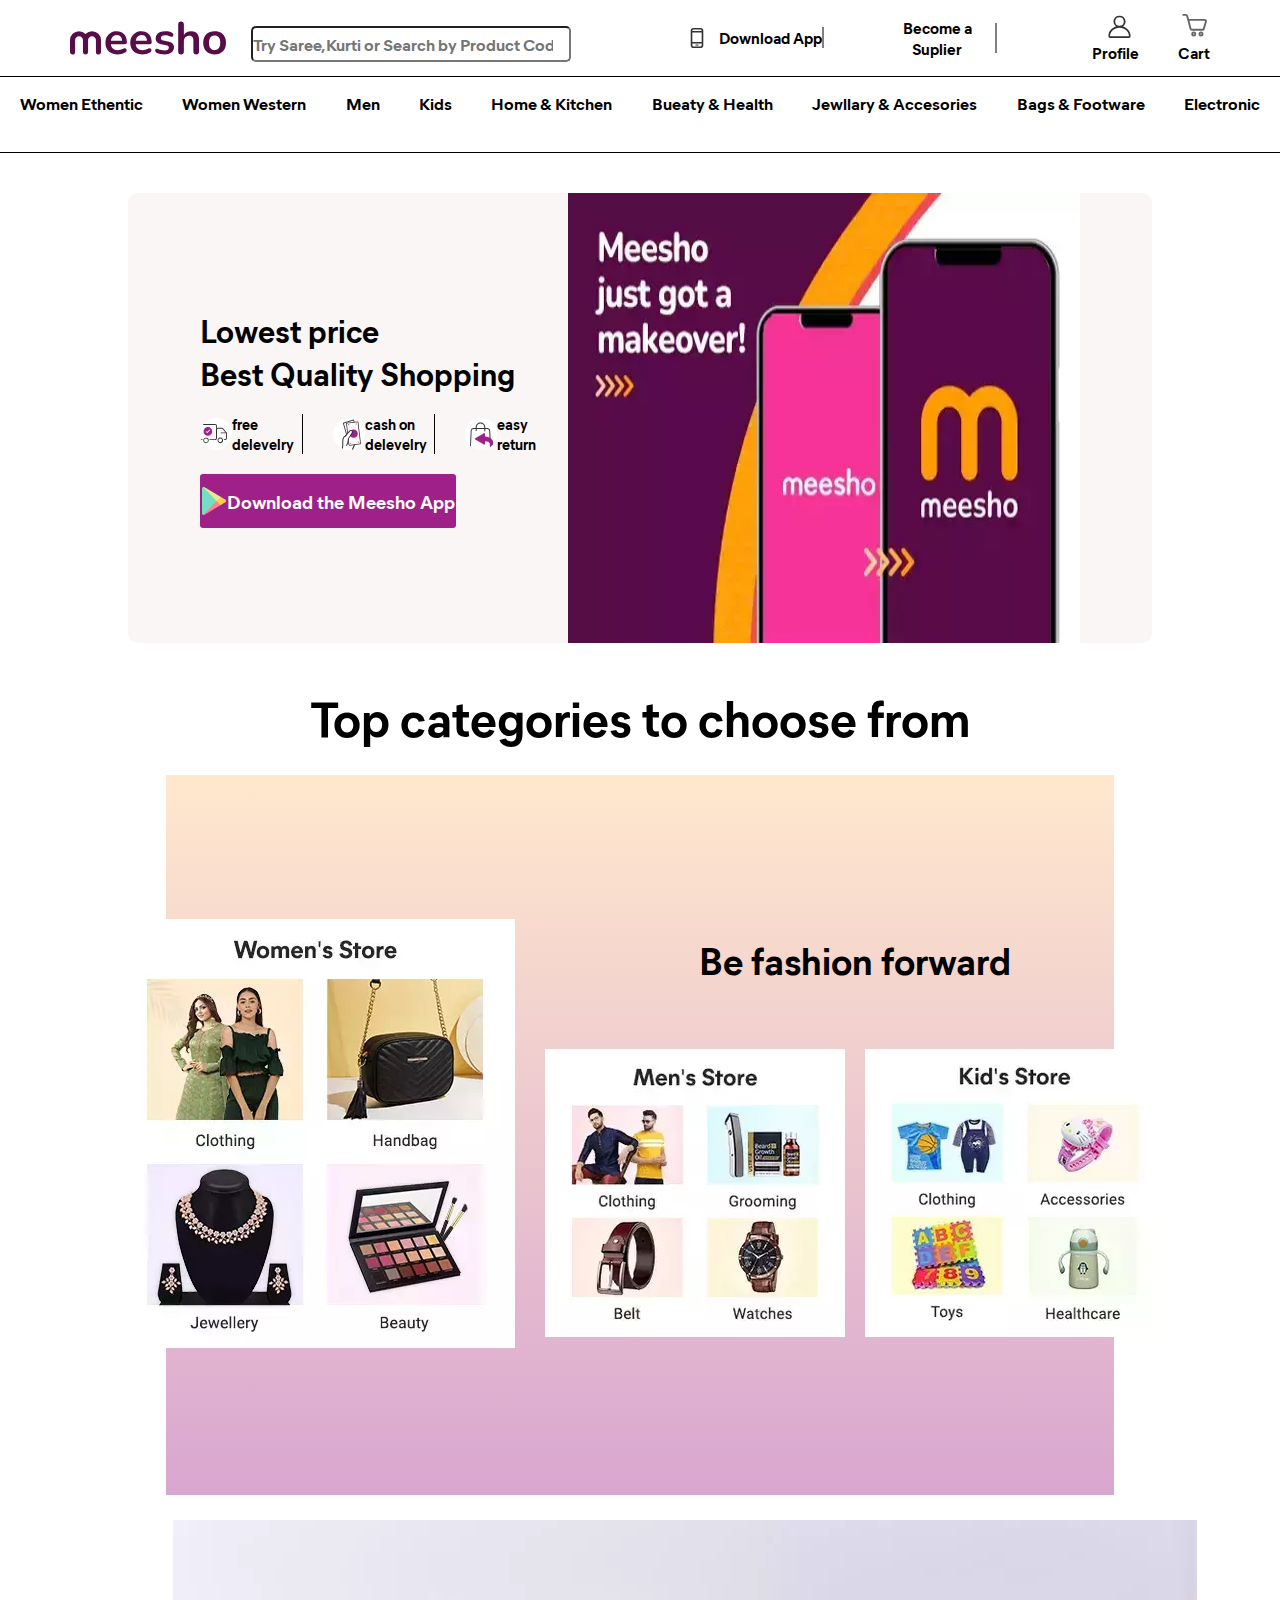
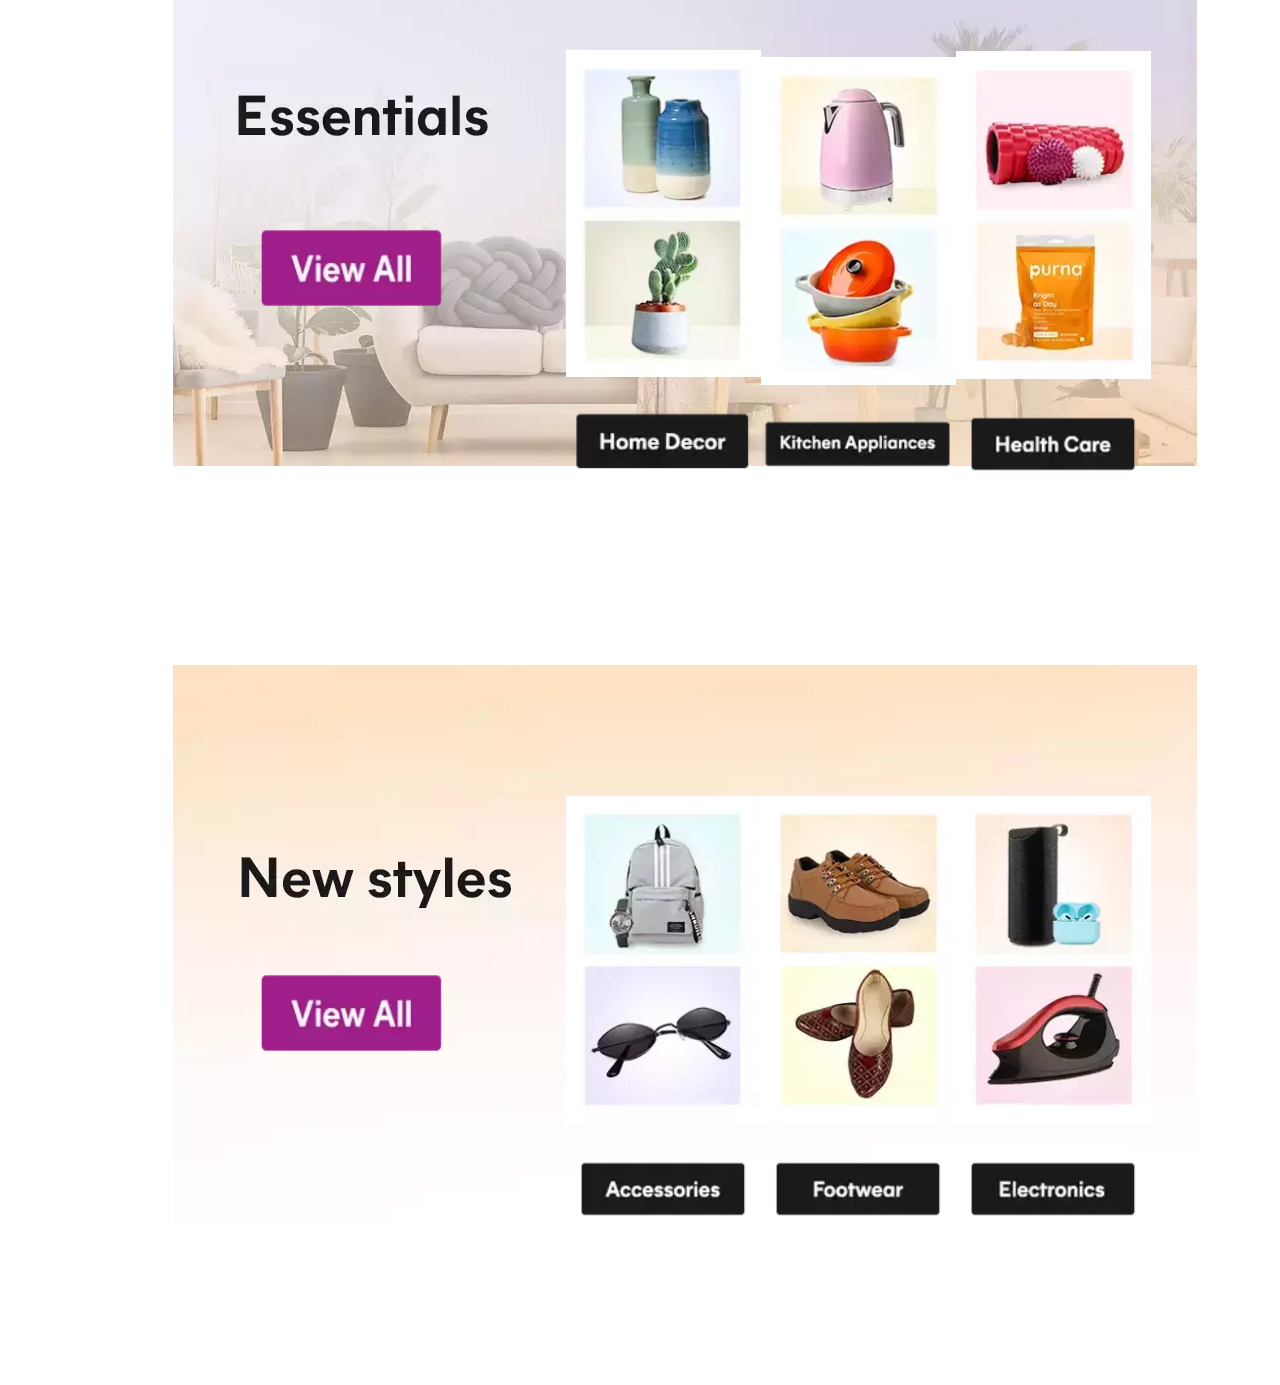
==== index.html @ 7b1bfe2d "Files update" ====
<!DOCTYPE html>
<html lang="en">
<head>
    <meta charset="UTF-8">
    <meta name="viewport" content="width=device-width, initial-scale=1.0">
    <title>Meesho</title>
     <link rel="stylesheet" href="./style.css">
</head>
<body>
    <div id="main">
        <nav>
            <div id="nav-one">
                <div>
                    <img src="./Assest/logo.svg" alt="">
                    <div id="search">
                        <input type="search" placeholder="Try Saree,Kurti or Search by Product Code">
                        <p></p>
                    </div>
                </div>
                <div class="two">
                    <div id="download">
                    <img src="./Assest/ownloadApp.svg" alt="">
                    <p>Download App</p>
                    </div>
                    <div id="supply">
                        <p>Become a Suplier</p>
                    </div>
                    <div id="one-last">
                        <div id="one">
                            <img src="./Assest/profile.svg" alt="">
                            <p>Profile</p>
                        </div>
                        <div id="two">
                            <img src="./Assest/cart.svg" alt="">
                            <p>Cart</p>
                        </div>
                    </div>
                </div>
            </div>
            <div id="nav-two">
                <ul>
                    <li>Women Ethentic</li>
                    <li>Women Western</li>
                    <li>men </li>
                    <li>kids</li>
                    <li>home & kitchen</li>
                    <li>bueaty & health</li>
                    <li>jewllary & accesories</li>
                    <li>bags & footware</li>
                    <li>electronic</li>
                </ul>
            </div>
        </nav>
        <div id="page1">
            <div id="page1Left">
            <h1>Lowest price<br>Best Quality Shopping</h1>
                <div id="container">
                    <div class="elem">
                        <img src="./Assest/delivery.svg" alt="">
                        <p>free delevelry</p>
                    </div>
                    <div class="elem">
                        <img src="./Assest/cahs.svg" alt="">
                        <p>cash on<br> delevelry</p>
                    </div>
                    <div class="elem end">
                        <img src="./Assest/return.svg" alt="">
                        <p>easy <br> return</p>
                    </div>
                </div>
                    <div id="play">
                        <img src="./Assest/play store.png" alt="">
                        <p>Download the Meesho App</p>
                    </div>
            </div>
            <div id="page1Right">
                <img src="./Assest/main bg.webp" alt="">
            </div>
        </div>
        <div id="top">
            <h1>Top categories to choose from </h1>
        </div>
        <div id="fashion">
            <div class="first">
                <img src="./Assest/women store.webp" alt="">
            </div>
            <div class="second">
                <h1>Be fashion forward</h1>
                <div>
                    <img src="./Assest/men store.webp" alt="">
                    <img src="./Assest/kid's store.webp" alt="">
                </div>
            </div>
        </div>
        <div id="essential">
            <img src="./Assest/viewAll.webp" alt="">
            <div>
                <div id="item">
                    <img src="./Assest/homeDcer.webp" alt="">
                    <img src="./Assest/home.webp" alt="">
                </div>
                <div id="item">
                    <img src="./Assest/kitchenAppliances.webp" alt="">
                    <img src="./Assest/kitchen.webp" alt="">
                </div>
                <div id="item">
                    <img src="./Assest/health care.webp" alt="">
                    <img src="./Assest/health.webp" alt="">
                </div>
            </div>
        </div>
        <div  id="new">
            <img src="./Assest/viewAll.webp" alt="">
            <div>
                <div id="item">
                    <img src="./Assest/Acce.webp" alt="">
                    <img src="./Assest/accesories.webp" alt="">
                </div>
                <div id="item">
                    <img src="./Assest/foot.webp" alt="">
                    <img src="./Assest/footware.webp" alt="">
                </div>
                <div id="item">
                    <img src="./Assest/electro.webp" alt="">
                    <img src="./Assest/electronic.webp" alt="">
                </div>
            </div>
        </div>
    </div>
</body>
</html>
---- style.css ----
@font-face {
    font-family: main;
    src: url(./Mier_B02-Bold.ttf);
}
*{
    margin: 0;
    padding: 0;
    box-sizing: border-box;
    font-family: main;
}
::-webkit-scrollbar{
    display: none;
}
html,body{
    height: 100%;
    width: 100%;
}
#main{
    display: flex;
    align-items: center;
    justify-content: center;
    flex-direction: column;
}
nav{
    height: 17vh;
    width: 100%;
}
nav #nav-one{
    height: 50%;
    width: 100%;
    display: flex;
    align-items: center;
    justify-content: space-between;
    padding: 2px 70px;
    border-bottom:1px solid #000;
}
#nav-one>div{
    display: flex;
    gap: 25px;
}
#nav-one #search input{
    height: 2.8vw;
    width: 25vw;
    border-radius: 5px;
    margin-top: 12px;
    font-size: 17px;
}
.two{
    width: 50%;
    display: flex;
    align-items: center;
    justify-content: center;
    gap: 80px;
    cursor: pointer;
}
#download{
    width: 170px;
    display: flex;
    flex-direction: row;
    align-items: center;
    justify-content: center;
    gap: 15px;
    margin-left: 30px;
    text-align: center;
}
.two>div{
    width: 130px;
    margin-left: 30px;
    border-right: 2px solid gray;
    text-align: center;
}
#download img{
    height: 20px;
    margin-left: 20px;
}
#one-last{
    display: flex;
    align-items: center;
    justify-content: space-between;
    gap: 30px;
    margin-left: 70px;
    border: none;
    cursor: pointer;
}
#one-last img{
    height: 25px;
    width: 25px;
}
#one img {
    margin-left: 7px;
}
#supply{
    display: flex;
    align-items: center;
    text-align: center;
    /* border: 2px solid green; */
    height: 30px;
}
#nav-two{
    height: 50%;
    width: 100%;
    border-bottom: 1px solid #000;
}
#nav-two ul{
    display: flex;
    align-items: center;
    justify-content: space-around;
    text-align: center;
}
#nav-two li{
    list-style: none;
    font-size: 17px;
    text-align: center;
    margin-top: 15px;
    cursor: pointer;
    text-transform: capitalize;
}
#nav-two li:hover{
    border-bottom: 3px solid #000;
    font-size: 20px;
}
#page1{
    width: 80%;
    height: 50vh;
    background-color: rgba(248, 243, 243, 0.747);
    display: flex;
    align-items: center;
    justify-content: center;
    margin:40px;
    /* margin-left: 10%;  */
    border-radius: 10px;
}
#page1left{
    height: 100%;
    width: 50%;
    display: flex;
    align-items: center;
    justify-content: center;
    flex-direction: column;
    padding-left: 35px;
    padding-bottom: 25px;
    /* background-color: green; */
}
#page1left h1{
    font-size: 3vw;
    line-height:50px;
    letter-spacing: -0.5px;
    word-spacing: -1px;
}
#container{
    display: flex;
    gap: 30px;
}
.elem{
    display: flex;
    align-items: center;
    justify-self: center;
    margin-top: 20px;
    /* gap: 30px; */
    width:8vw;
    font-size: 15px;
    border-right: 1px solid #000;
}
.end {
    border: none;
}
#play{
    height: 6vh;
    width: 20vw;
    margin-top: 20px;
    display: flex;
    align-items: center;
    justify-content: space-evenly;
    margin-right: 21%;
    background-color: #9f2089;
    text-align: center;
    border-radius: 3px;
}
#play p{
    font-size: 19px;
    text-align: center;
    color: #fff;
}
#page1Right{
    height: 100%;
    width: 50%;
    display: flex;
    align-items: center;
    justify-content: center;
}
#page1Right img{
    height: 100%;
    width: 100%;
}
#top{
    display: flex;
    align-items: center;
    justify-content: center;
    font-size: 25px;
}
#fashion {
    height: 80vh;
    width: 74%;
    margin-top: 25px;
    background: linear-gradient(#ffe8cd,#d9a6d0);
    display: flex;
    align-items: center;
    justify-content: center;
    gap: 30px;
}
.second{
    display: flex;
    align-items: center;
    justify-content: center;
    flex-direction: column;
}
.second h1{
    margin-bottom: 5vw;
    font-size: 3vw;
}
.second>div{
    display: flex;
    align-items: center;
    justify-content: center;
    gap: 20px;
}
#essential{
    height: 80vh;
    width: 80%;
    /* background-color: gray; */
    margin-top: 25px;
    margin-left: 90px;
    background: url(./Assest/essentialBg.webp);
    background-repeat: no-repeat;
    display: flex;
    align-items: center;
    justify-content: space-between;
}
#essential img{
    height: 80px;
    width: 195px;
    margin-left: 8%;
    margin-bottom: 25px;
}
#essential>div{
    display: flex;
    align-items: center;
    padding: 0px 100px;
}
#item img{
    height: 50%;
}

#new{
    height: 80vh;
    width: 80%;
    /* background-color: gray; */
    margin-top: 25px;
    margin-left: 90px;
    background: url(./Assest/newStyle.webp);
    background-repeat: no-repeat;
    display: flex;
    align-items: center;
    justify-content: space-between;
}
#new img{
    height: 80px;
    width: 195px;
    margin-left: 8%;
    margin-bottom: 25px;
}
#new>div{
    display: flex;
    align-items: center;
    padding: 0px 100px;
}
#item img{
    height: 50%;
}
#women{
    height: 80vh;
    width: 80%;
    /* background-color: gray; */
    margin-top: 25px;
    margin-left: 90px;
    background: url(./Assest/Women.webp);
    background-repeat: no-repeat;
}
#women p{
    text-align: end;
    font-size: 40px;
    color: lightskyblue;
    font-weight: 400;
    font-stretch: ultra-condensed;
    word-spacing: -1px;
    margin-right: 10px;
}
#women h1{
    text-align: end;
    font-size: 50px;
    margin-right: 10px;
    color: #9f2089;
}
#women>div{
    display: flex;
    /* align-items: center; */
    justify-content: center;
    gap: 3px;
    margin-top:5%;
    margin-left: 60%;
}
#women>div img{
    height: 40px;
    width: 180px;
    border-radius: 5px;
}
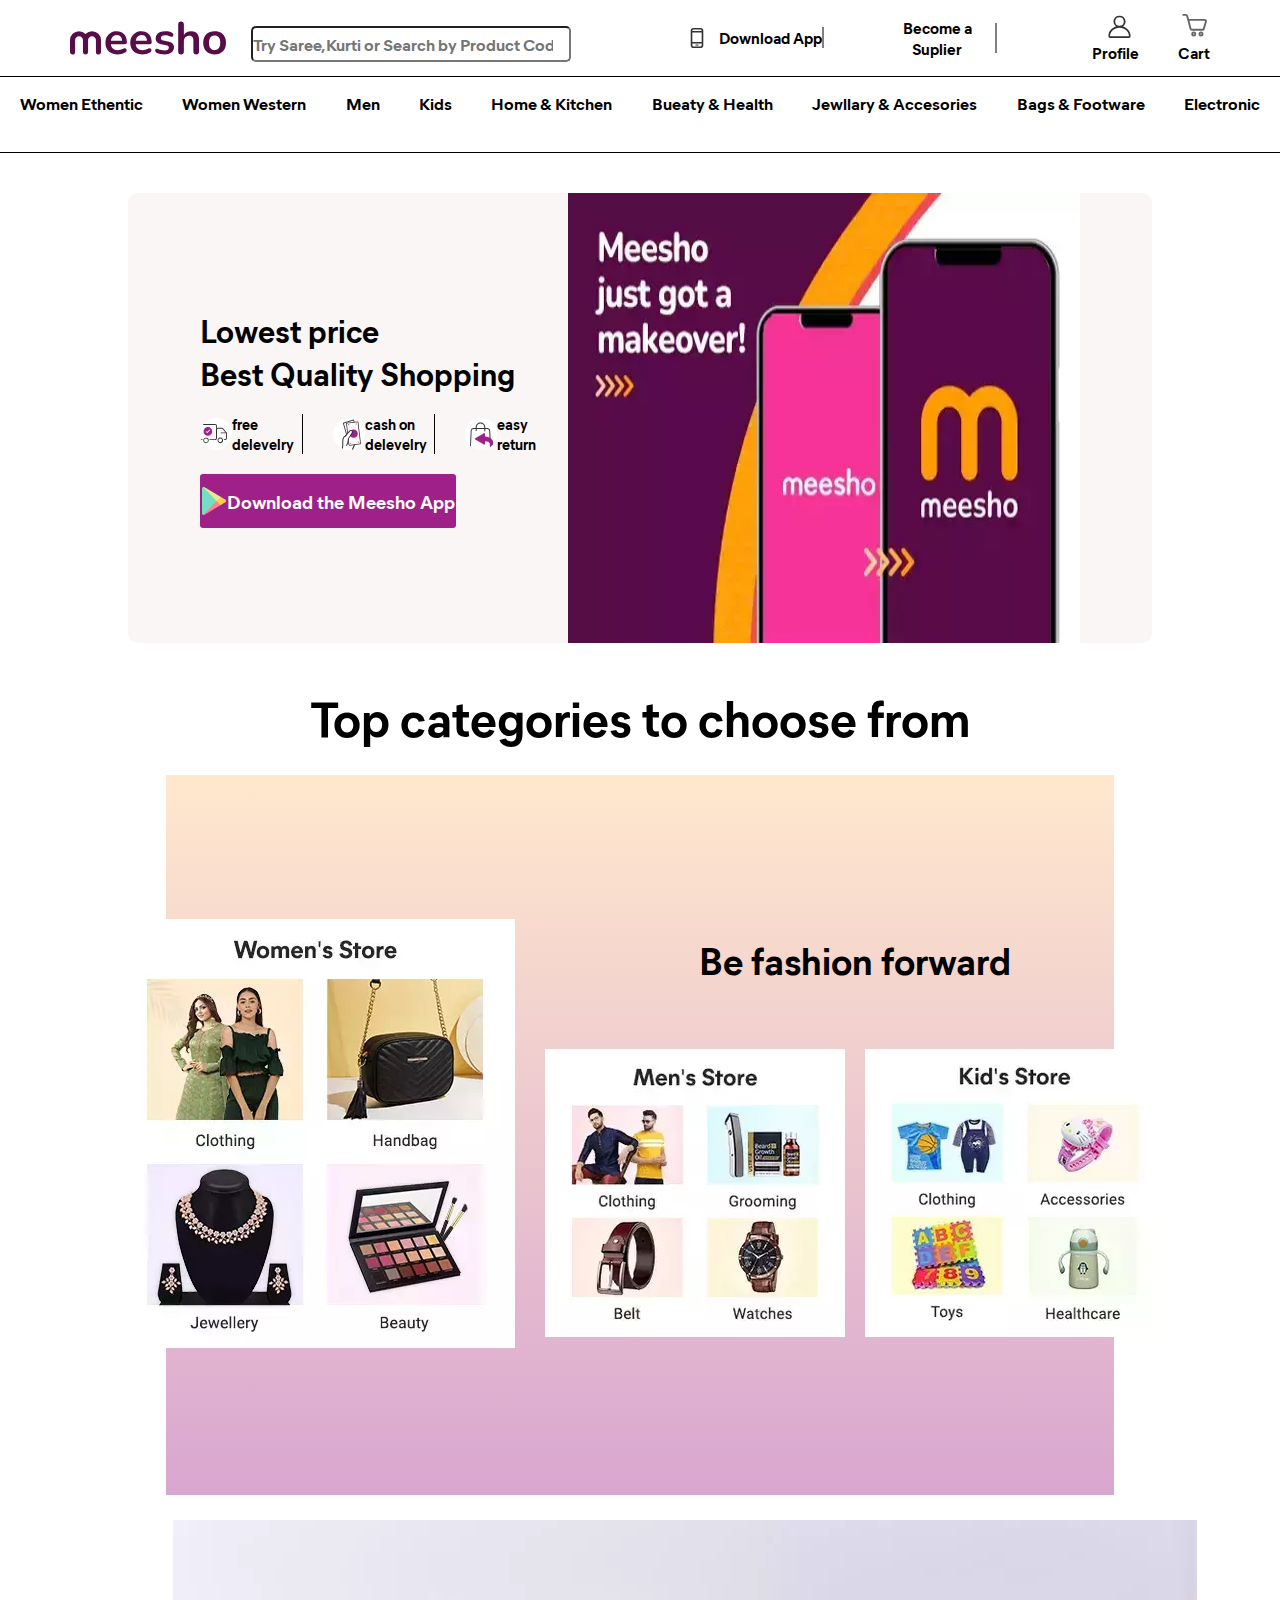
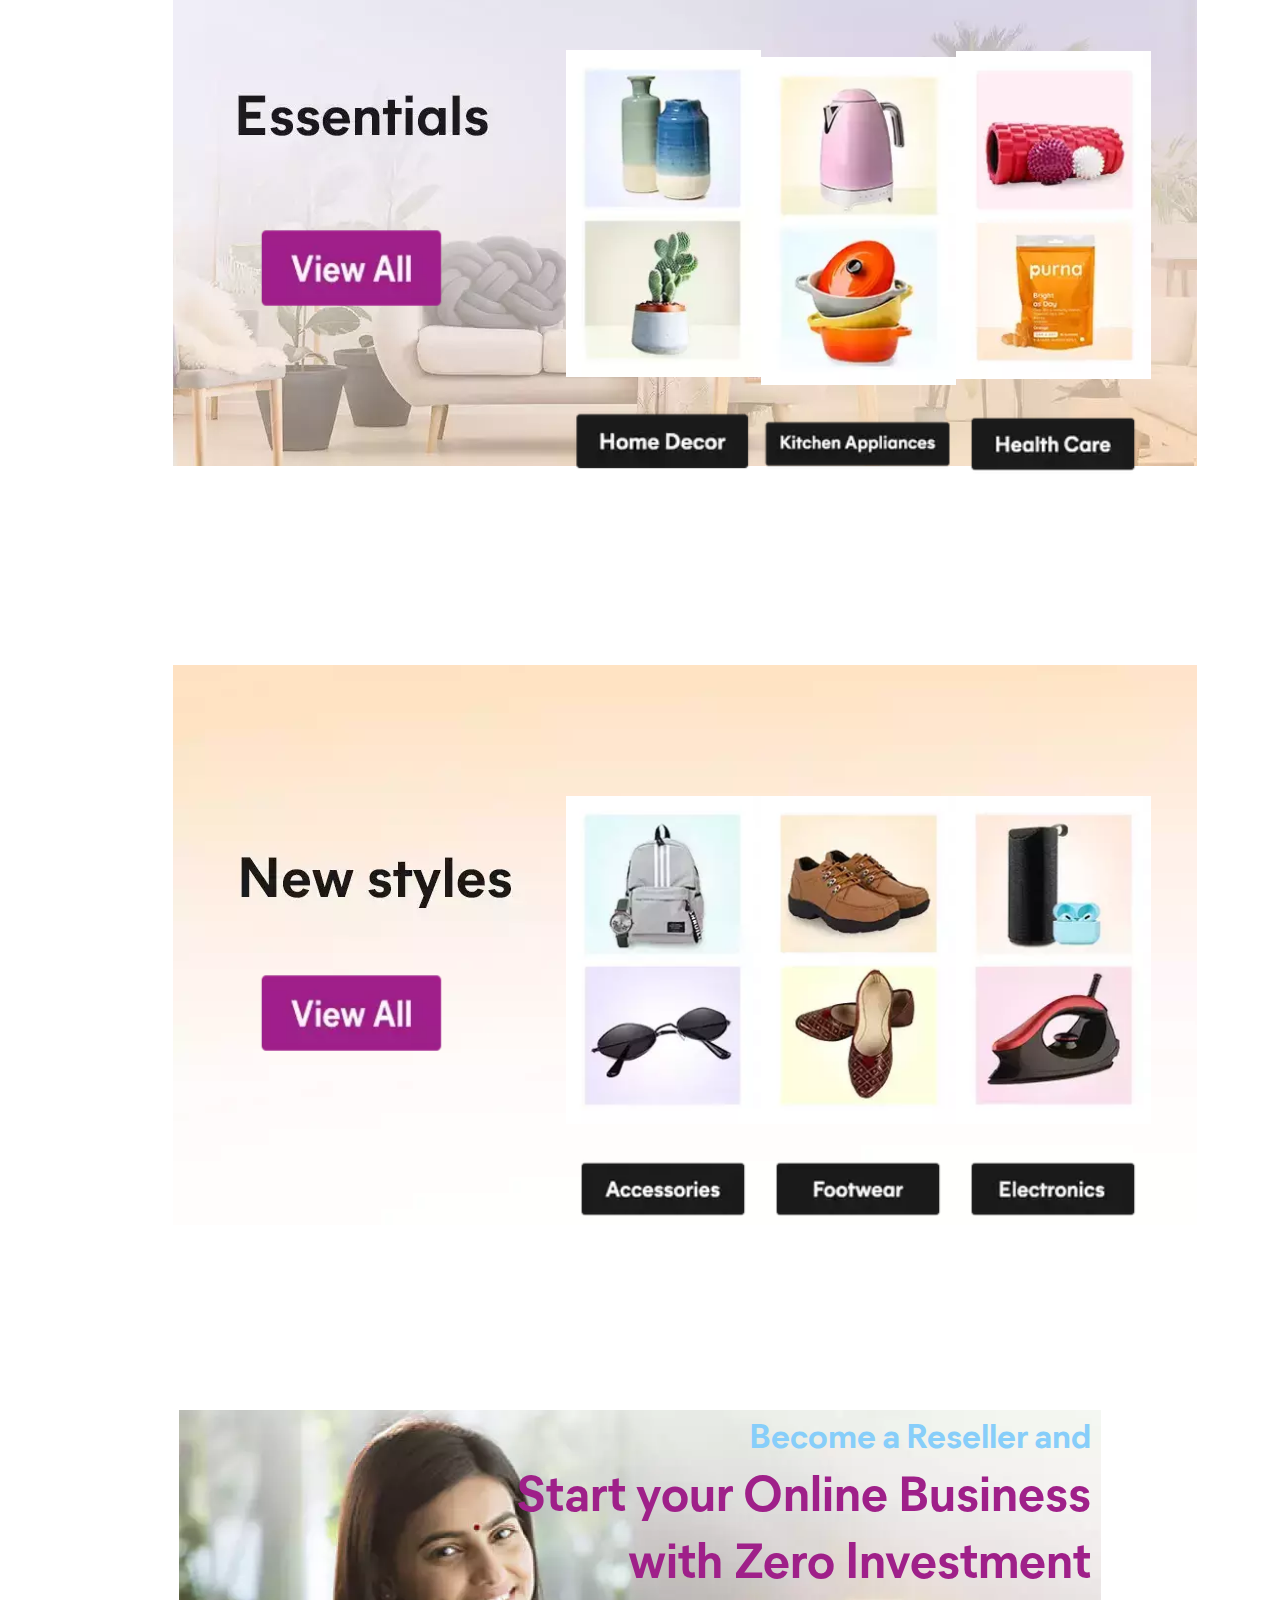
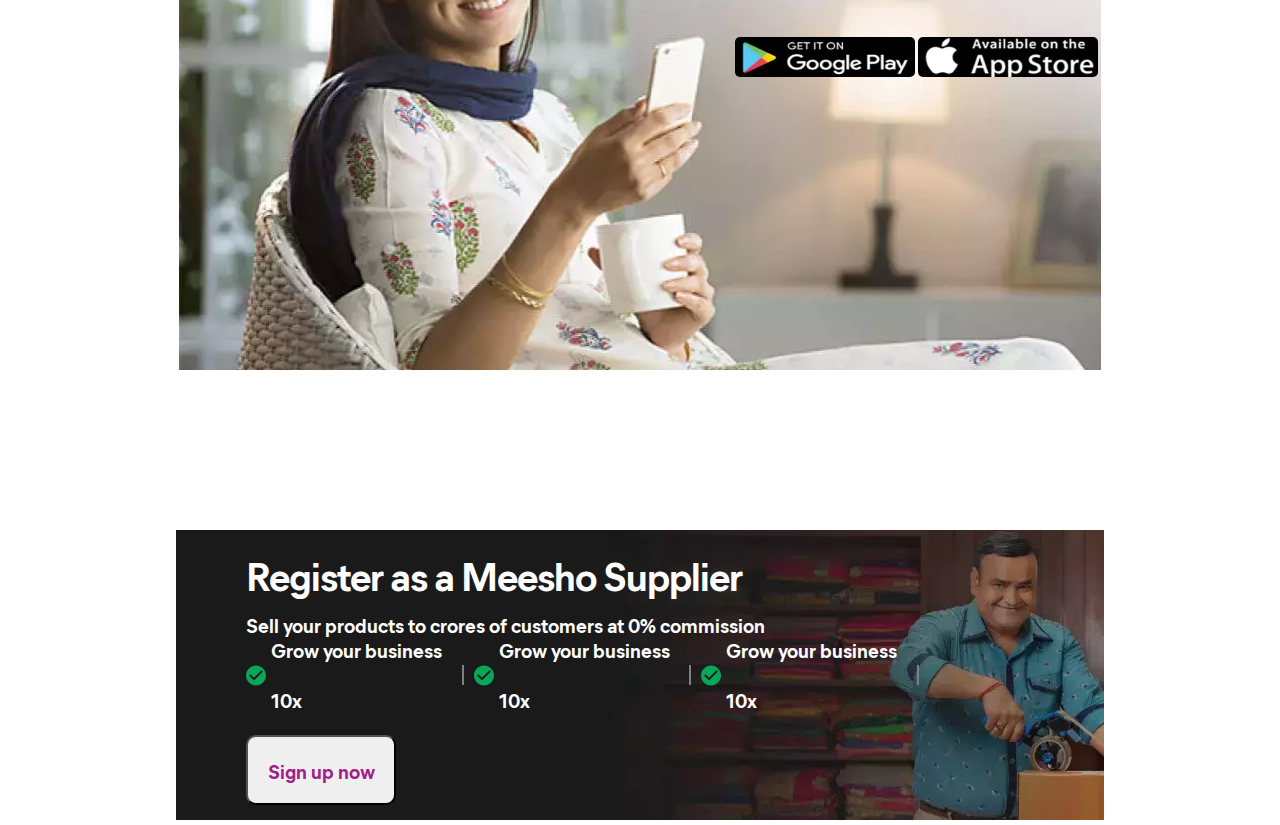
==== commit 23722ed4: "Files are update" ====
--- a/index.html
+++ b/index.html
@@ -126,6 +126,33 @@
                 </div>
             </div>
         </div>
+        <div id="women">
+            <p>Become a Reseller and</p>
+            <h1>Start your Online Business <br> with Zero Investment</h1>
+            <div>
+                <img src="./Assest/GoogkePlay.webp" alt="">
+                <img src="./Assest/AppStore.webp" alt="">
+            </div>
+        </div>
+        <div id="supplier">
+            <h1>Register as a Meesho Supplier</h1>
+            <p>Sell your products to crores of customers at 0% commission</p>
+            <div id="supplyContainer">
+                <div class="item">
+                    <img src="./Assest/click.svg" alt="">
+                    <p>Grow your business 10x</p>
+                </div>
+                <div class="item">
+                    <img src="./Assest/click.svg" alt="">
+                    <p>Grow your business 10x</p>
+                </div>
+                <div class="item">
+                    <img src="./Assest/click.svg" alt="">
+                    <p>Grow your business 10x</p>
+                </div>
+            </div>
+            <button>Sign up now</button>
+        </div>
     </div>
 </body>
 </html>--- a/style.css
+++ b/style.css
@@ -279,16 +279,14 @@
 }
 #women{
     height: 80vh;
-    width: 80%;
-    /* background-color: gray; */
+    width: 72%;
     margin-top: 25px;
-    margin-left: 90px;
     background: url(./Assest/Women.webp);
     background-repeat: no-repeat;
 }
 #women p{
     text-align: end;
-    font-size: 40px;
+    font-size: 35px;
     color: lightskyblue;
     font-weight: 400;
     font-stretch: ultra-condensed;
@@ -313,4 +311,47 @@
     height: 40px;
     width: 180px;
     border-radius: 5px;
+}
+#supplier{
+    height: fit-content;
+    width: 72.5%;
+    background-color: gray;
+    background: url(./Assest/Supplier.webp);
+    background-repeat: no-repeat;
+    padding:20px 70px;
+    line-height: 50px;
+}
+#supplier h1{
+    color: #fff;
+    font-size: 40px;
+    letter-spacing: -1px;
+}
+#supplier p{
+    color: #fff;
+    font-size: 20px;
+    /* letter-spacing: -1px; */
+}
+#supplyContainer{
+    display: flex;
+    align-items: center;
+    gap: 10px;
+}
+#supplyContainer .item{
+    height: 20px;
+    width: 17vw;
+    margin-top: 15px;
+    display: flex;
+    align-items: center;
+    gap: 5px;
+    border-right: 2px solid gray;
+    /* border: 2px solid red; */
+}
+#supplier button{
+    height: 70px;
+    width: 150px;
+    margin-top: 50px;
+    font-size: 20px;
+    border-radius: 10px;
+    color: #9f2089;
+    cursor: pointer;
 }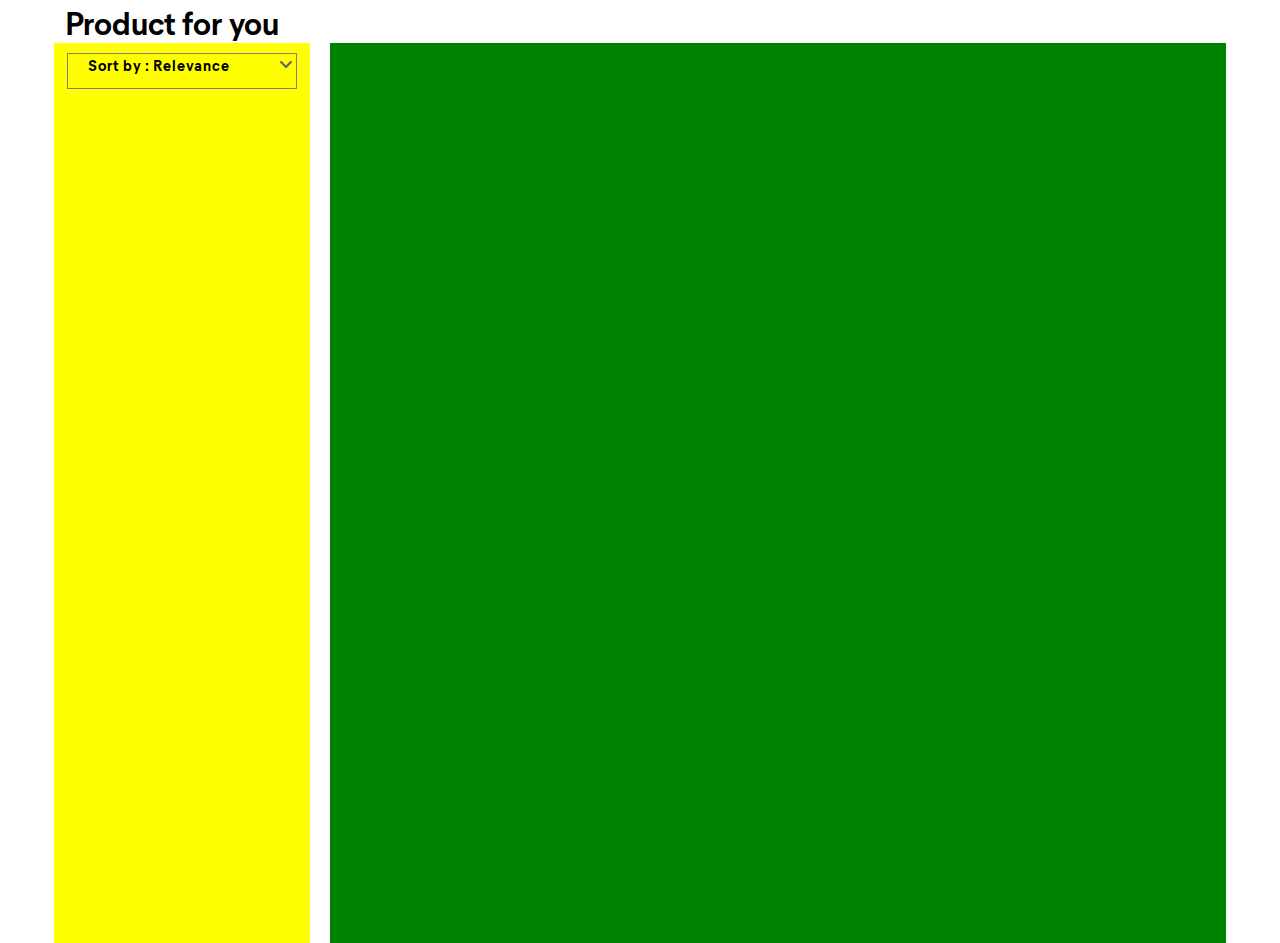
==== commit 20519ba6: "Files are update" ====
--- a/index.html
+++ b/index.html
@@ -8,7 +8,7 @@
 </head>
 <body>
     <div id="main">
-        <nav>
+        <!-- <nav>
             <div id="nav-one">
                 <div>
                     <img src="./Assest/logo.svg" alt="">
@@ -152,7 +152,18 @@
                 </div>
             </div>
             <button>Sign up now</button>
-        </div>
+        </div> -->
+        <h1 id="ProductHeading">Product for you</h1>
+        <section id="product">
+            <div id="pleft">
+                <div id="sort">
+                    <p>Sort by : Relevance</p>
+                    <img src="./Assest/downarrow.svg" alt="" id="downArrow">
+                </div>
+            </div>
+            <div id="pright">
+            </div>
+        </section>
     </div>
 </body>
 </html>--- a/style.css
+++ b/style.css
@@ -329,7 +329,6 @@
 #supplier p{
     color: #fff;
     font-size: 20px;
-    /* letter-spacing: -1px; */
 }
 #supplyContainer{
     display: flex;
@@ -354,4 +353,50 @@
     border-radius: 10px;
     color: #9f2089;
     cursor: pointer;
+}
+#ProductHeading{
+    display: flex;
+    align-self: flex-start;
+    padding-left: 65px;
+    /* font-size:3vw; */
+}
+#product{
+    height: 100vh;
+    width: 100%;
+    /* background-color: black; */
+    display: flex;
+    align-items: center;
+    justify-content: center;
+    gap: 20px;
+}
+#product #pleft{
+    height: 100%;
+    width: 20%;
+    background-color: yellow;
+    display: flex;
+    align-items: center;
+    flex-direction: column;
+}
+#product #pright{
+    width: 70%;
+    height: 100%;
+    background-color: green;
+}
+#sort{
+    height: 4%;
+    width: 90%;
+    border: 1px solid gray;
+    text-align: start;
+    padding-left:20px;
+    display: flex;
+    justify-content: space-between;
+    margin-top: 10px;
+}
+#sort p{
+    font-size: 1.2vw;
+    letter-spacing: 1px;
+}
+#downArrow{
+    height: 20px;
+    width: 20px;
 }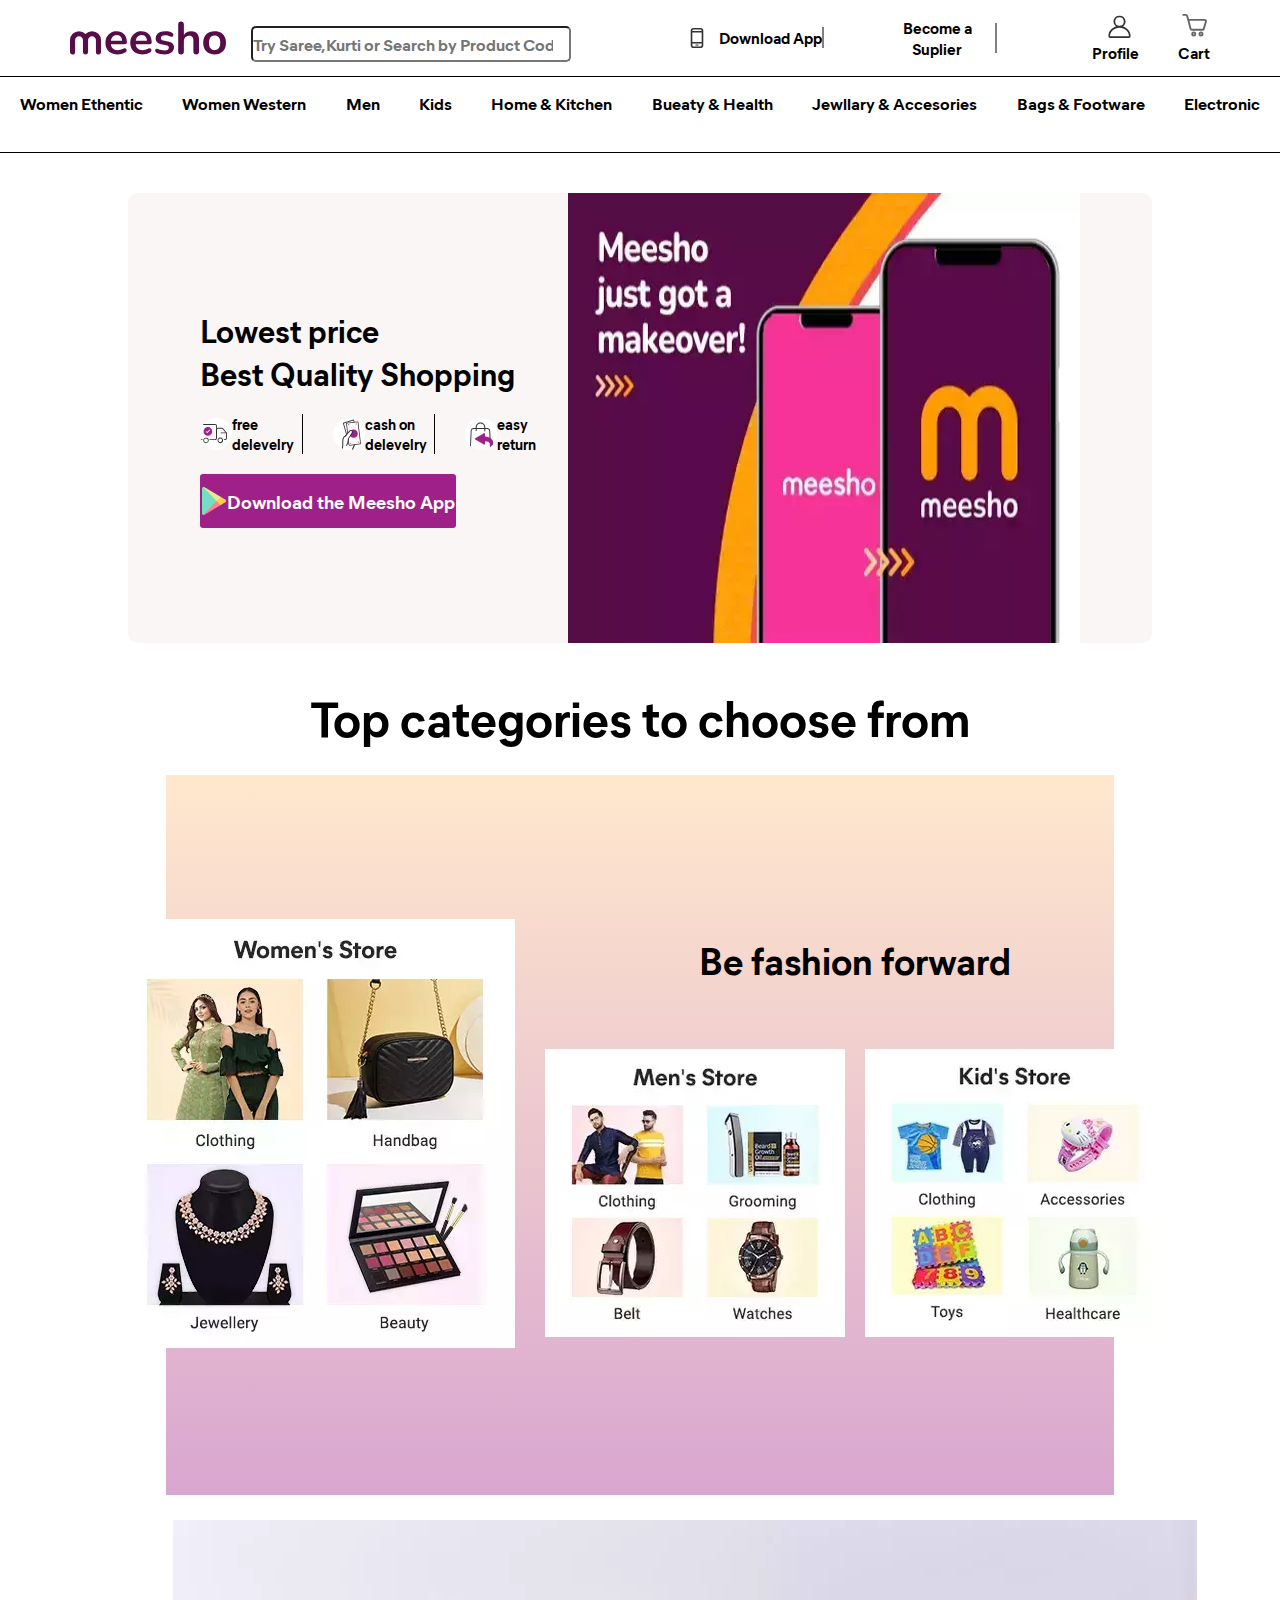
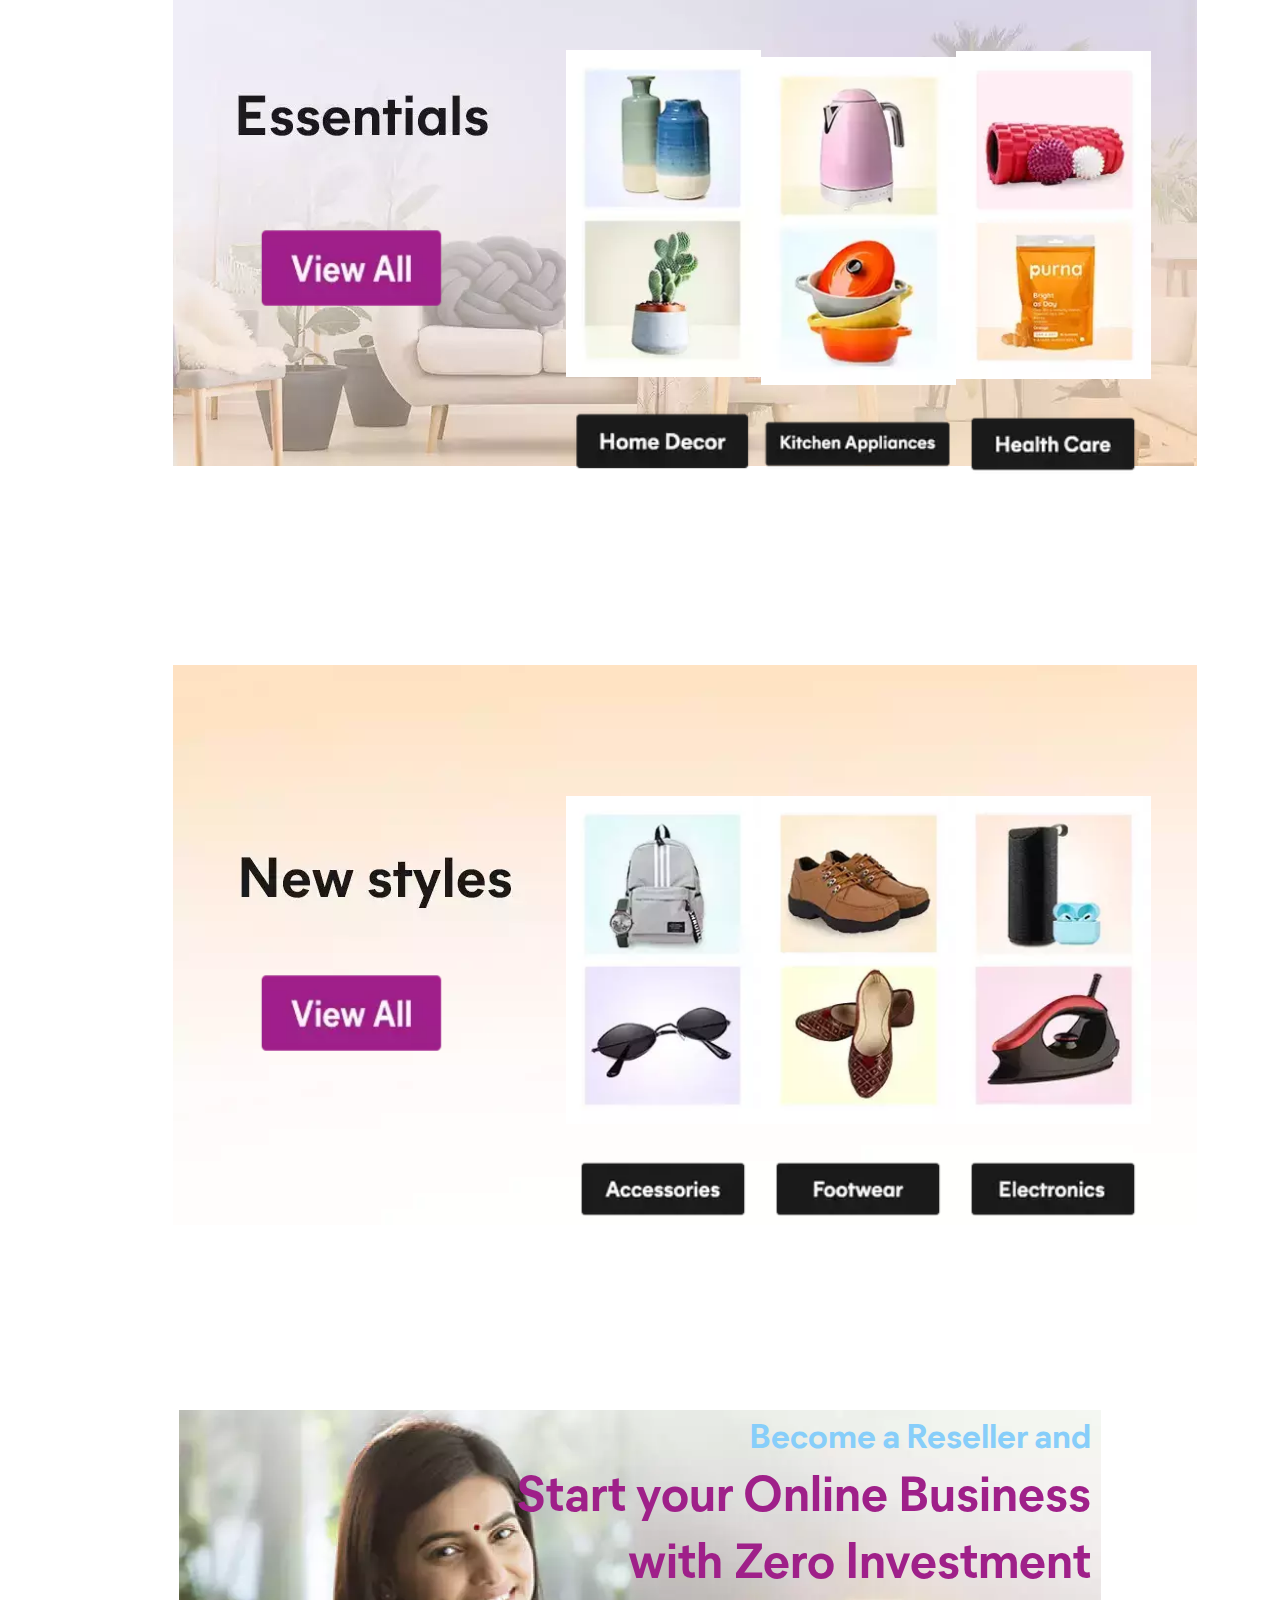
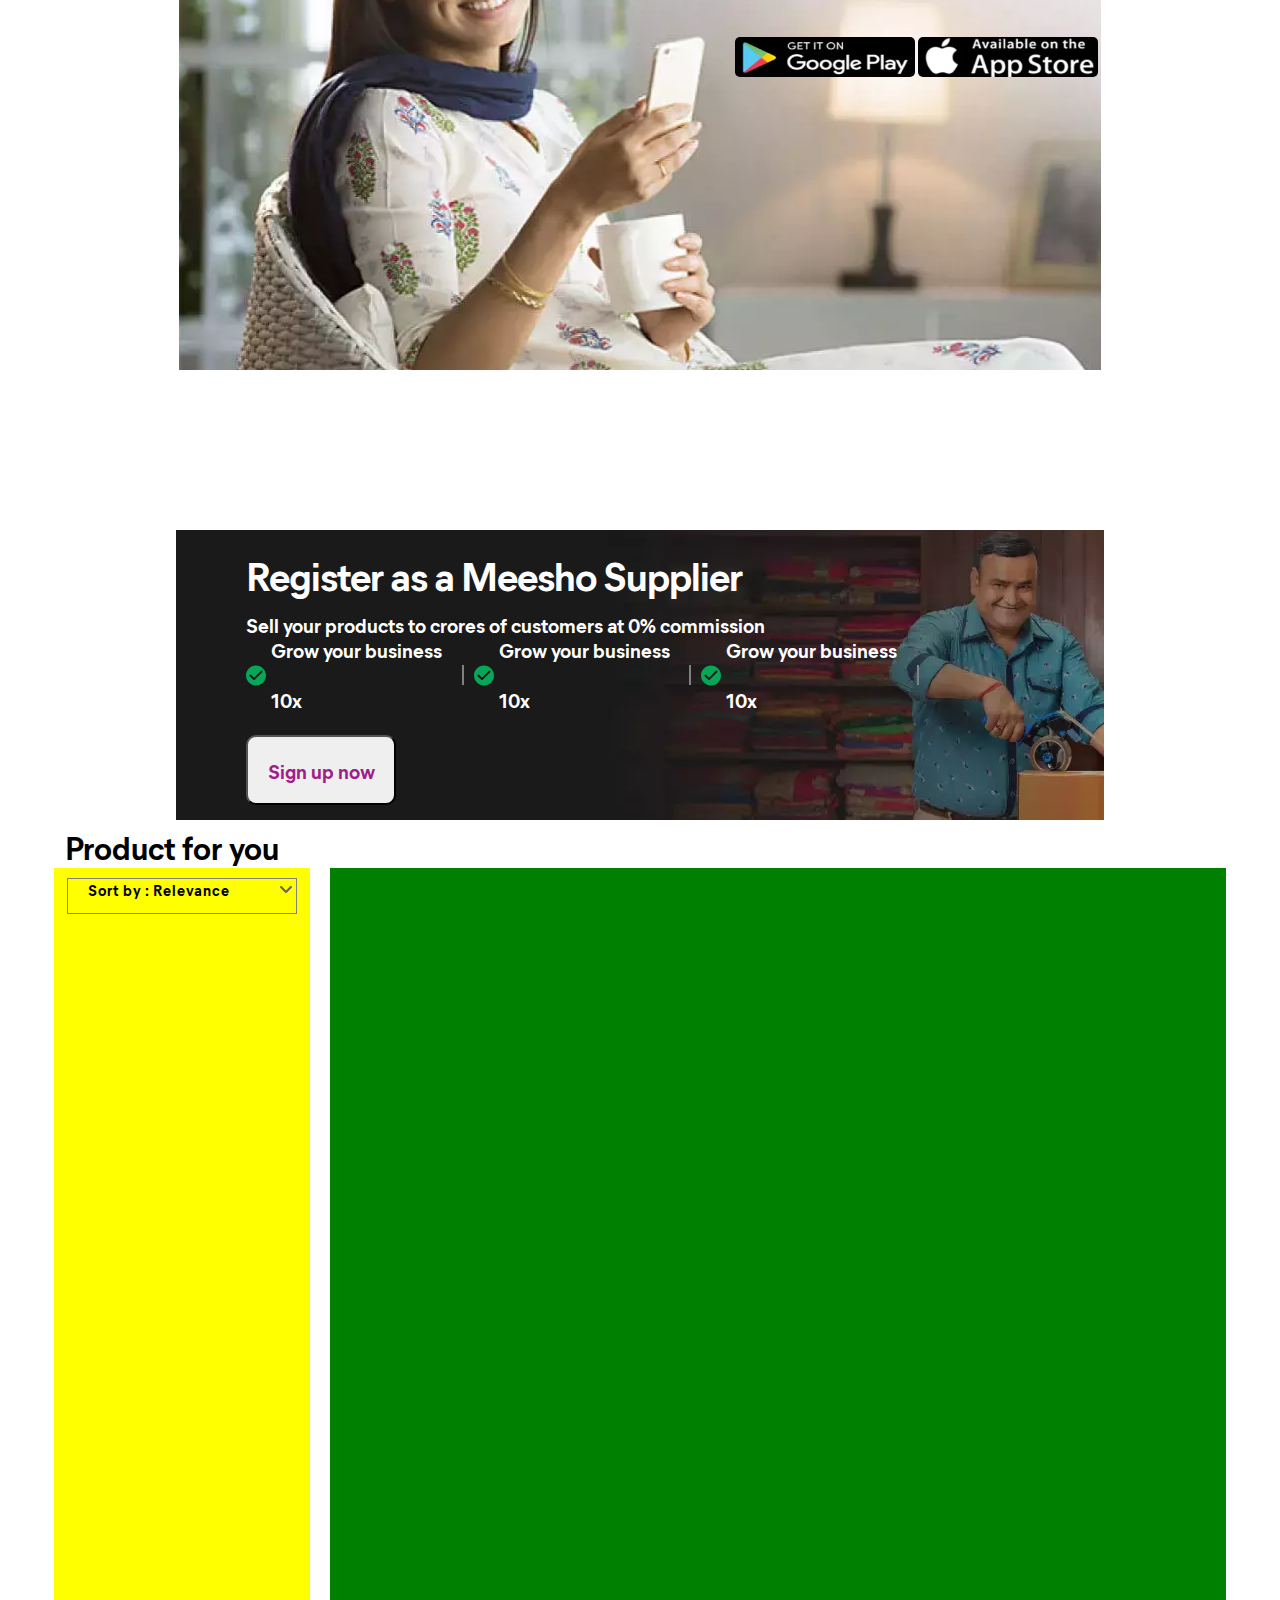
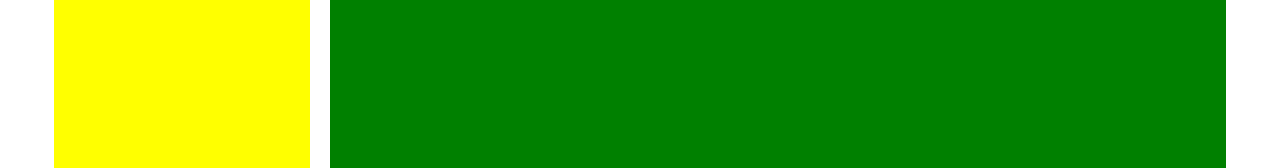
==== commit e4880511: "Files are update" ====
--- a/index.html
+++ b/index.html
@@ -8,7 +8,7 @@
 </head>
 <body>
     <div id="main">
-        <!-- <nav>
+        <nav>
             <div id="nav-one">
                 <div>
                     <img src="./Assest/logo.svg" alt="">
@@ -152,7 +152,7 @@
                 </div>
             </div>
             <button>Sign up now</button>
-        </div> -->
+        </div>
         <h1 id="ProductHeading">Product for you</h1>
         <section id="product">
             <div id="pleft">
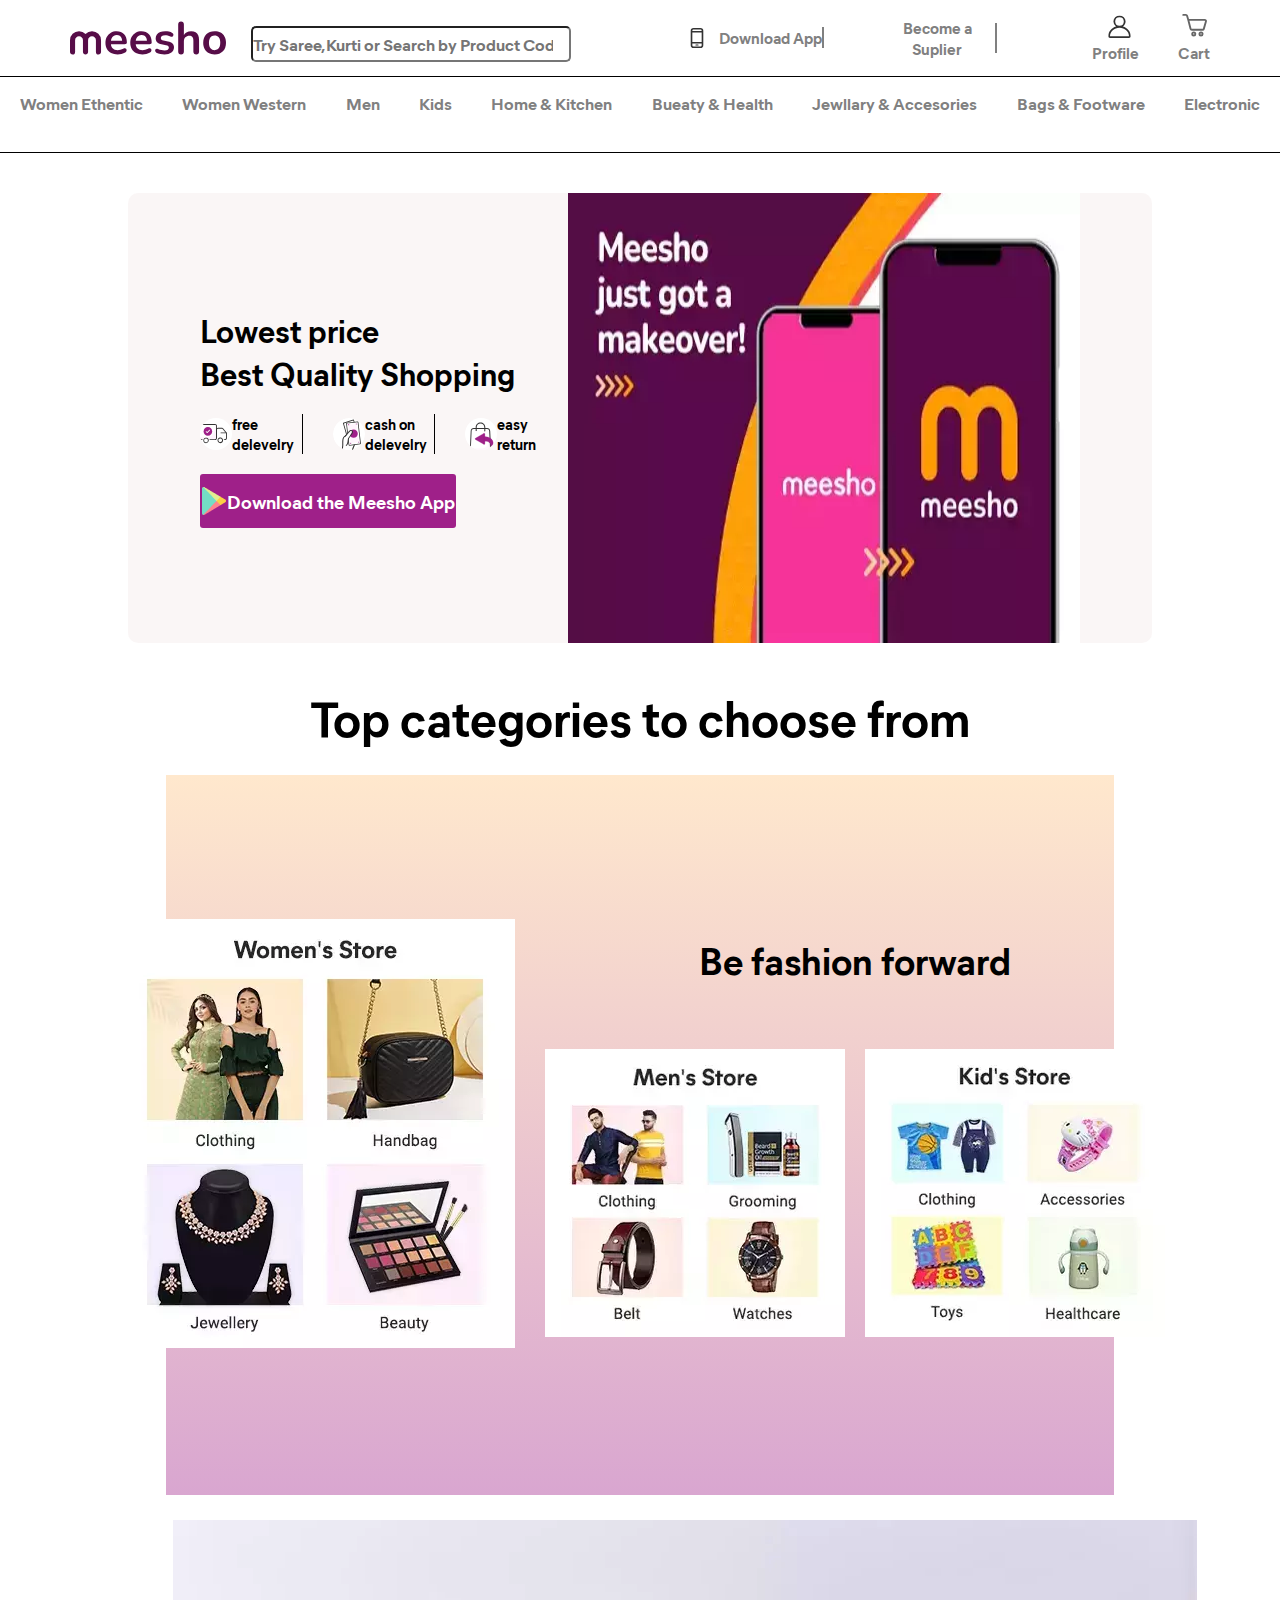
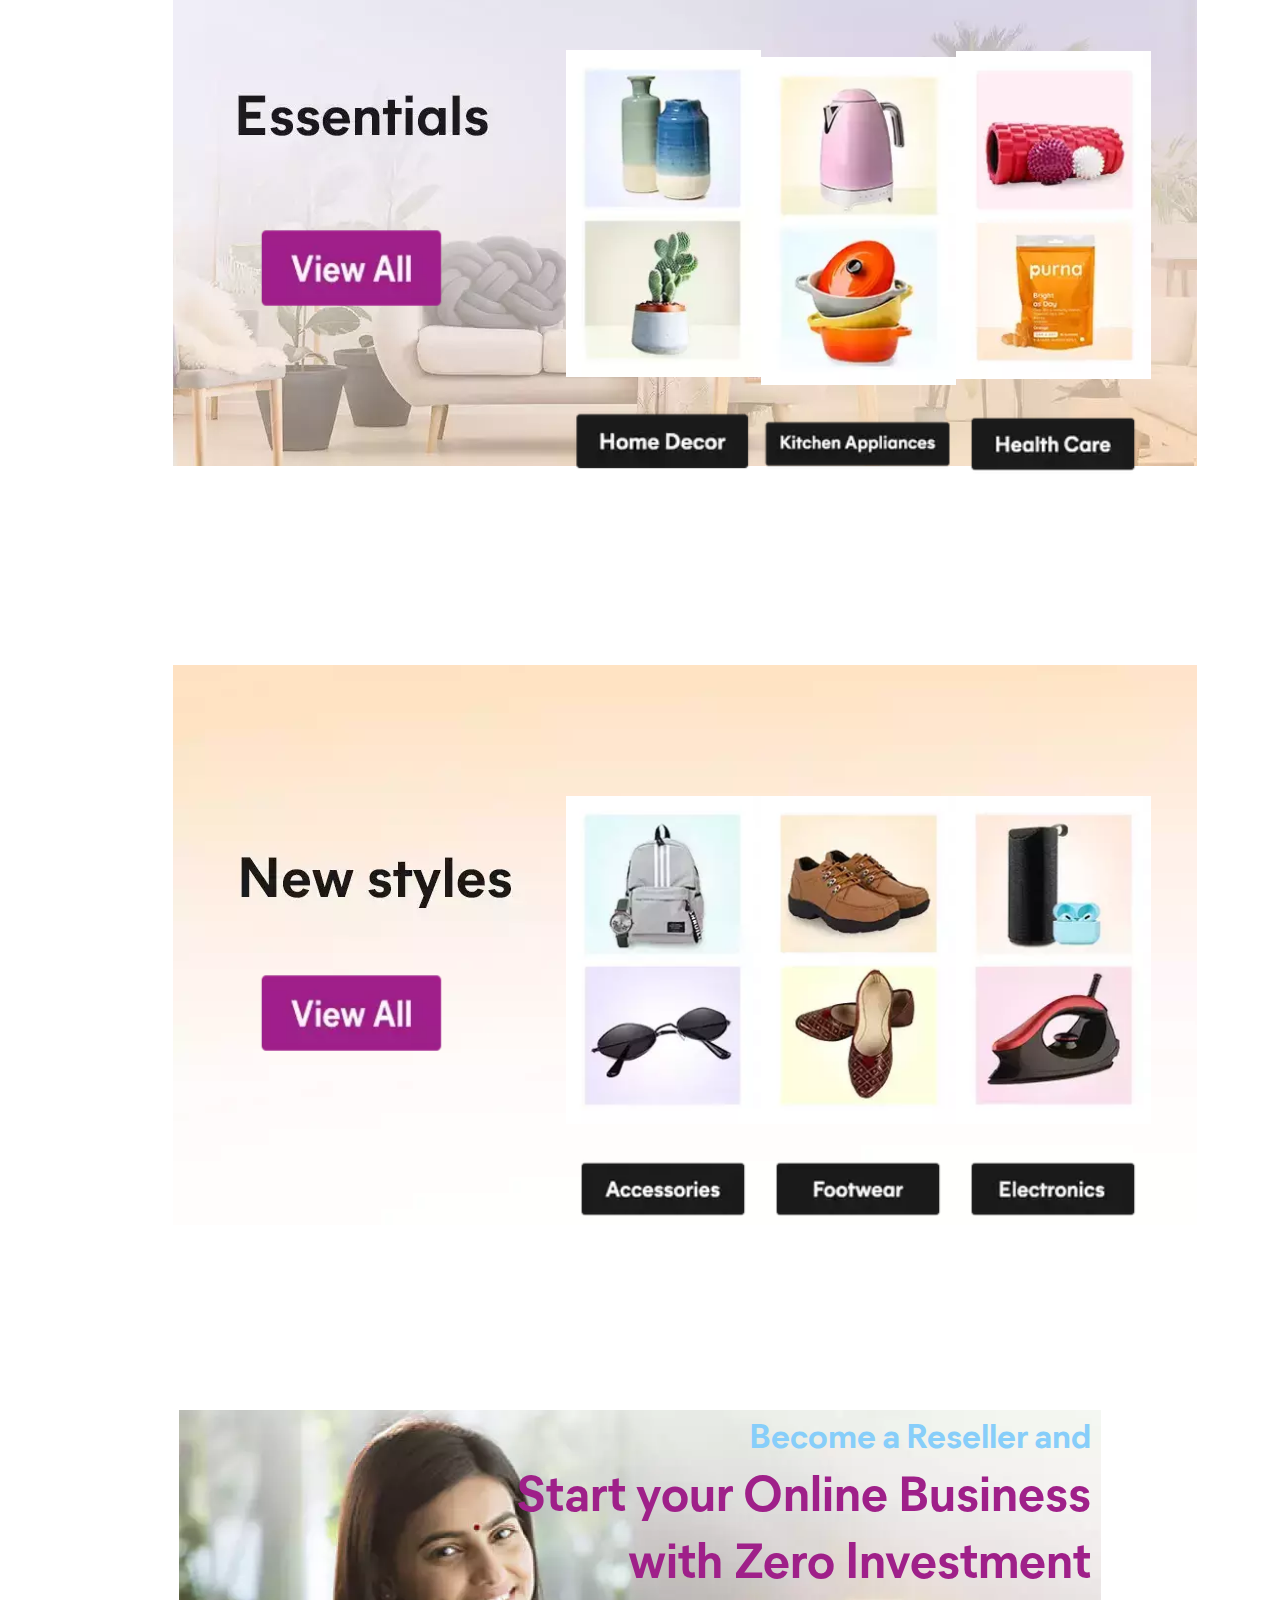
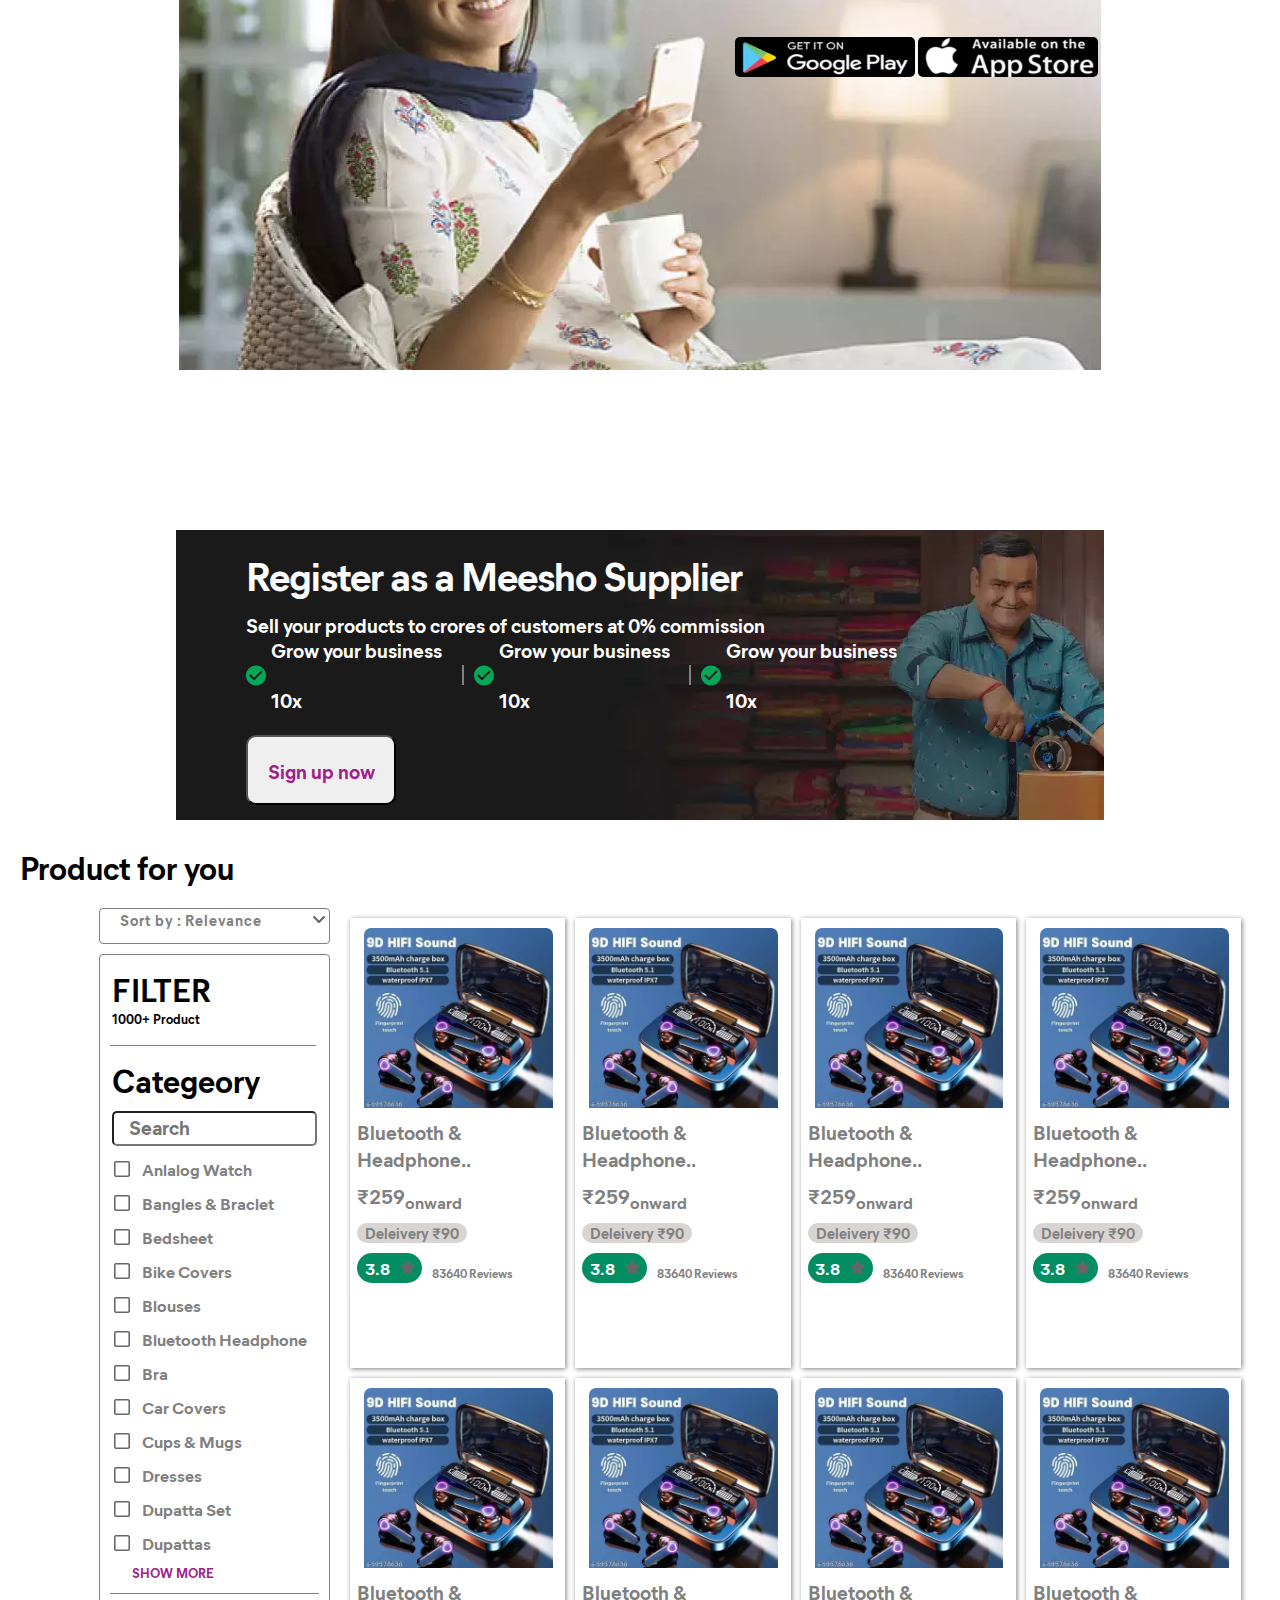
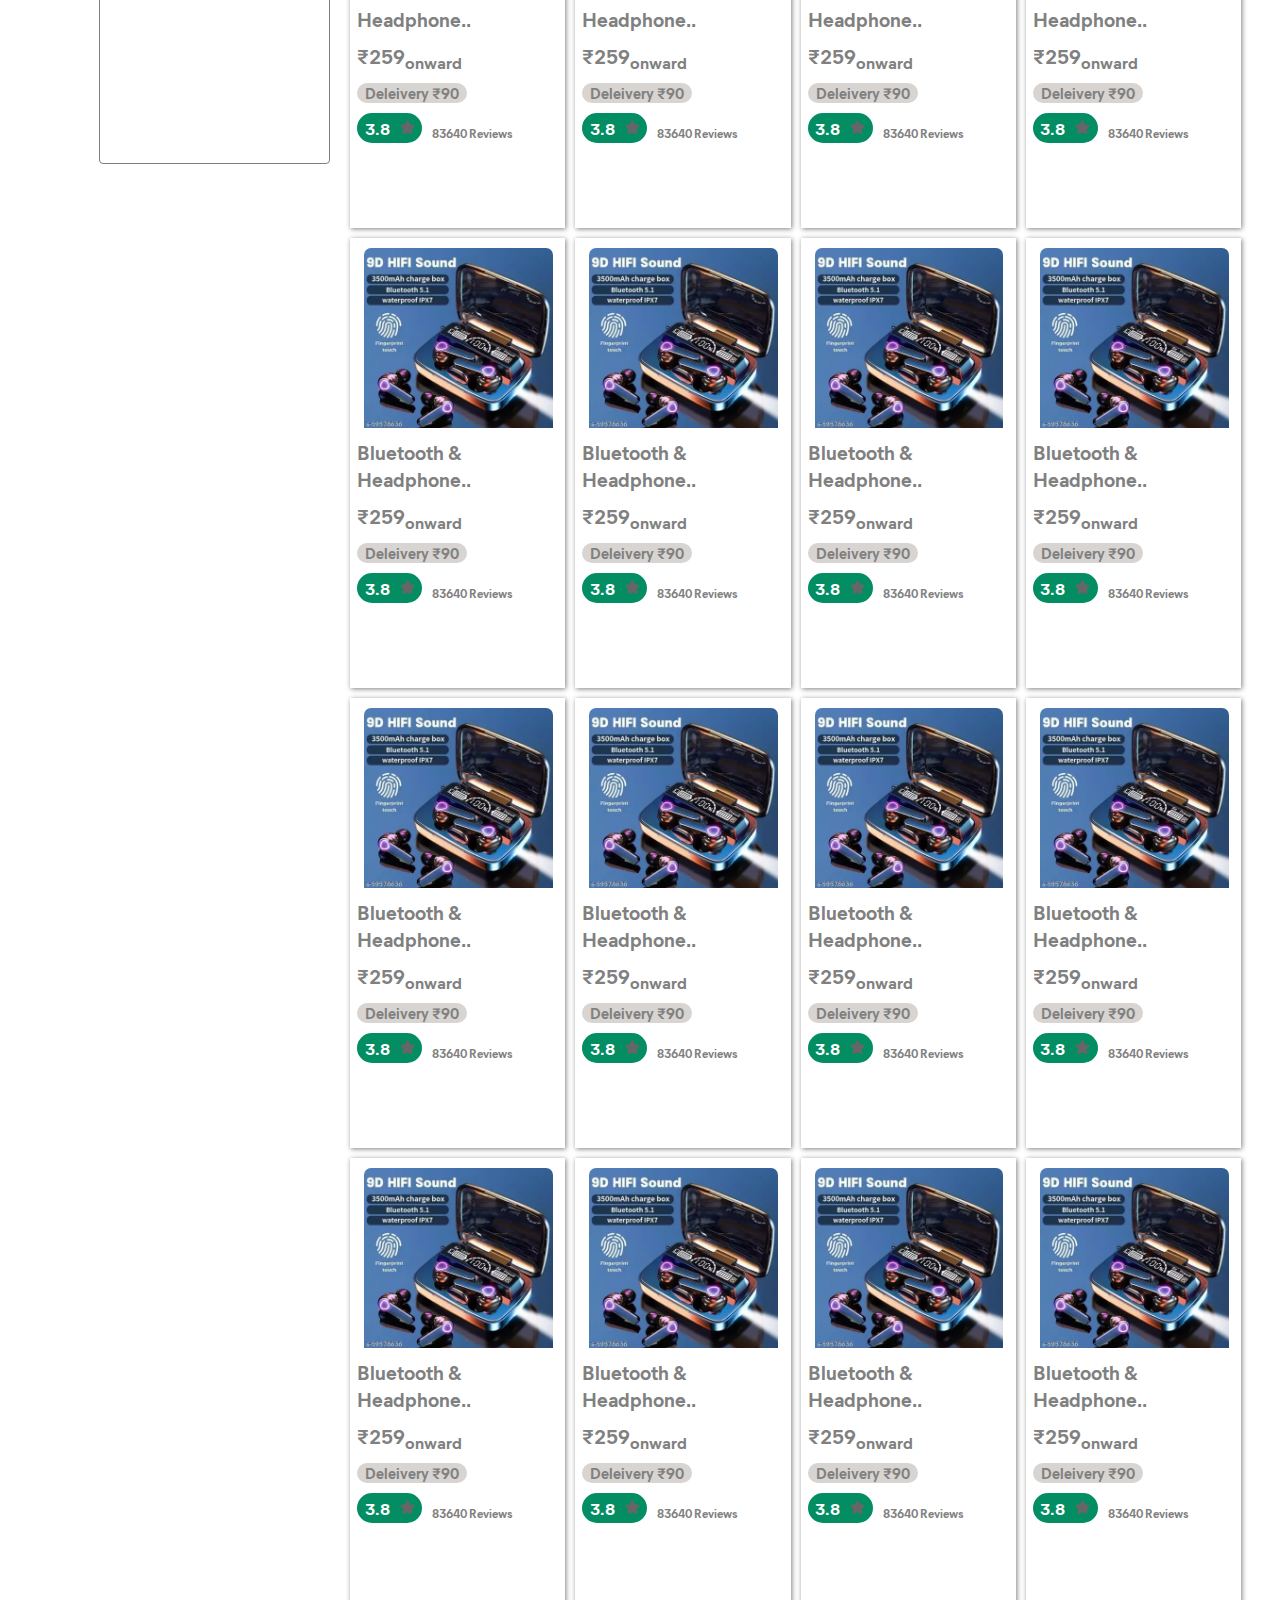
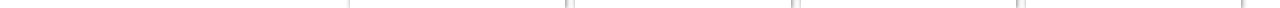
==== commit 42c258dc: "1.0" ====
--- a/index.html
+++ b/index.html
@@ -160,8 +160,317 @@
                     <p>Sort by : Relevance</p>
                     <img src="./Assest/downarrow.svg" alt="" id="downArrow">
                 </div>
+                <div id="filter">
+                    <div class="filter">
+                        <h1>FILTER</h1>
+                        <p>1000+ Product</p>
+                    </div>
+                    <div id="categeory">
+                        <h1>Categeory</h1>
+                        <input type="search" placeholder="Search">
+                        <div class="item">
+                            <img src="./Assest/box.svg" alt="">
+                            <p>anlalog watch</p>
+                        </div>
+                        <div class="item">
+                            <img src="./Assest/box.svg" alt="">
+                            <p>bangles & braclet</p>
+                        </div>
+                        <div class="item">
+                            <img src="./Assest/box.svg" alt="">
+                            <p>bedsheet</p>
+                        </div>
+                        <div class="item">
+                            <img src="./Assest/box.svg" alt="">
+                            <p>bike covers</p>
+                        </div>
+                        <div class="item">
+                            <img src="./Assest/box.svg" alt="">
+                            <p>blouses</p>
+                        </div>
+                        <div class="item">
+                            <img src="./Assest/box.svg" alt="">
+                            <p>bluetooth headphone</p>
+                        </div>
+                        <div class="item">
+                            <img src="./Assest/box.svg" alt="">
+                            <p>bra</p>
+                        </div>
+                        <div class="item">
+                            <img src="./Assest/box.svg" alt="">
+                            <p>car covers</p>
+                        </div>
+                        <div class="item">
+                            <img src="./Assest/box.svg" alt="">
+                            <p>cups & mugs</p>
+                        </div>
+                        <div class="item">
+                            <img src="./Assest/box.svg" alt="">
+                            <p>dresses</p>
+                        </div>
+                        <div class="item">
+                            <img src="./Assest/box.svg" alt="">
+                            <p>dupatta set</p>
+                        </div>
+                        <div class="item">
+                            <img src="./Assest/box.svg" alt="">
+                            <p>dupattas</p>
+                        </div>
+                        <p class="show">show more</p>
+                    </div>
+                </div>
             </div>
             <div id="pright">
+                <div id="cards">
+                    <div id="card">
+                        <img src="./Assest/blueto.webp" alt="">
+                        <p>bluetooth & headphone..</p>
+                        <p class="price">
+                            ₹259<sub>onward</sub>
+                        </p>
+                        <p class="delivery">Deleivery ₹90</p>
+                        <div class="button">
+                            <button>3.8 <img src="./Assest/star.svg" alt="" class="star"></button>
+                            <p class="Reviews">83640 Reviews</p>
+                        </div>
+                    </div>
+                    <div id="card">
+                        <img src="./Assest/blueto.webp" alt="">
+                        <p>bluetooth & headphone..</p>
+                        <p class="price">
+                            ₹259<sub>onward</sub>
+                        </p>
+                        <p class="delivery">Deleivery ₹90</p>
+                        <div class="button">
+                            <button>3.8 <img src="./Assest/star.svg" alt="" class="star"></button>
+                            <p class="Reviews">83640 Reviews</p>
+                        </div>
+                    </div>
+                    <div id="card">
+                        <img src="./Assest/blueto.webp" alt="">
+                        <p>bluetooth & headphone..</p>
+                        <p class="price">
+                            ₹259<sub>onward</sub>
+                        </p>
+                        <p class="delivery">Deleivery ₹90</p>
+                        <div class="button">
+                            <button>3.8 <img src="./Assest/star.svg" alt="" class="star"></button>
+                            <p class="Reviews">83640 Reviews</p>
+                        </div>
+                    </div>
+                    <div id="card">
+                        <img src="./Assest/blueto.webp" alt="">
+                        <p>bluetooth & headphone..</p>
+                        <p class="price">
+                            ₹259<sub>onward</sub>
+                        </p>
+                        <p class="delivery">Deleivery ₹90</p>
+                        <div class="button">
+                            <button>3.8 <img src="./Assest/star.svg" alt="" class="star"></button>
+                            <p class="Reviews">83640 Reviews</p>
+                        </div>
+                    </div>
+                </div>
+                <div id="cards">
+                    <div id="card">
+                        <img src="./Assest/blueto.webp" alt="">
+                        <p>bluetooth & headphone..</p>
+                        <p class="price">
+                            ₹259<sub>onward</sub>
+                        </p>
+                        <p class="delivery">Deleivery ₹90</p>
+                        <div class="button">
+                            <button>3.8 <img src="./Assest/star.svg" alt="" class="star"></button>
+                            <p class="Reviews">83640 Reviews</p>
+                        </div>
+                    </div>
+                    <div id="card">
+                        <img src="./Assest/blueto.webp" alt="">
+                        <p>bluetooth & headphone..</p>
+                        <p class="price">
+                            ₹259<sub>onward</sub>
+                        </p>
+                        <p class="delivery">Deleivery ₹90</p>
+                        <div class="button">
+                            <button>3.8 <img src="./Assest/star.svg" alt="" class="star"></button>
+                            <p class="Reviews">83640 Reviews</p>
+                        </div>
+                    </div>
+                    <div id="card">
+                        <img src="./Assest/blueto.webp" alt="">
+                        <p>bluetooth & headphone..</p>
+                        <p class="price">
+                            ₹259<sub>onward</sub>
+                        </p>
+                        <p class="delivery">Deleivery ₹90</p>
+                        <div class="button">
+                            <button>3.8 <img src="./Assest/star.svg" alt="" class="star"></button>
+                            <p class="Reviews">83640 Reviews</p>
+                        </div>
+                    </div>
+                    <div id="card">
+                        <img src="./Assest/blueto.webp" alt="">
+                        <p>bluetooth & headphone..</p>
+                        <p class="price">
+                            ₹259<sub>onward</sub>
+                        </p>
+                        <p class="delivery">Deleivery ₹90</p>
+                        <div class="button">
+                            <button>3.8 <img src="./Assest/star.svg" alt="" class="star"></button>
+                            <p class="Reviews">83640 Reviews</p>
+                        </div>
+                    </div>
+                </div>
+                <div id="cards">
+                    <div id="card">
+                        <img src="./Assest/blueto.webp" alt="">
+                        <p>bluetooth & headphone..</p>
+                        <p class="price">
+                            ₹259<sub>onward</sub>
+                        </p>
+                        <p class="delivery">Deleivery ₹90</p>
+                        <div class="button">
+                            <button>3.8 <img src="./Assest/star.svg" alt="" class="star"></button>
+                            <p class="Reviews">83640 Reviews</p>
+                        </div>
+                    </div>
+                    <div id="card">
+                        <img src="./Assest/blueto.webp" alt="">
+                        <p>bluetooth & headphone..</p>
+                        <p class="price">
+                            ₹259<sub>onward</sub>
+                        </p>
+                        <p class="delivery">Deleivery ₹90</p>
+                        <div class="button">
+                            <button>3.8 <img src="./Assest/star.svg" alt="" class="star"></button>
+                            <p class="Reviews">83640 Reviews</p>
+                        </div>
+                    </div>
+                    <div id="card">
+                        <img src="./Assest/blueto.webp" alt="">
+                        <p>bluetooth & headphone..</p>
+                        <p class="price">
+                            ₹259<sub>onward</sub>
+                        </p>
+                        <p class="delivery">Deleivery ₹90</p>
+                        <div class="button">
+                            <button>3.8 <img src="./Assest/star.svg" alt="" class="star"></button>
+                            <p class="Reviews">83640 Reviews</p>
+                        </div>
+                    </div>
+                    <div id="card">
+                        <img src="./Assest/blueto.webp" alt="">
+                        <p>bluetooth & headphone..</p>
+                        <p class="price">
+                            ₹259<sub>onward</sub>
+                        </p>
+                        <p class="delivery">Deleivery ₹90</p>
+                        <div class="button">
+                            <button>3.8 <img src="./Assest/star.svg" alt="" class="star"></button>
+                            <p class="Reviews">83640 Reviews</p>
+                        </div>
+                    </div>
+                </div>
+                <div id="cards">
+                    <div id="card">
+                        <img src="./Assest/blueto.webp" alt="">
+                        <p>bluetooth & headphone..</p>
+                        <p class="price">
+                            ₹259<sub>onward</sub>
+                        </p>
+                        <p class="delivery">Deleivery ₹90</p>
+                        <div class="button">
+                            <button>3.8 <img src="./Assest/star.svg" alt="" class="star"></button>
+                            <p class="Reviews">83640 Reviews</p>
+                        </div>
+                    </div>
+                    <div id="card">
+                        <img src="./Assest/blueto.webp" alt="">
+                        <p>bluetooth & headphone..</p>
+                        <p class="price">
+                            ₹259<sub>onward</sub>
+                        </p>
+                        <p class="delivery">Deleivery ₹90</p>
+                        <div class="button">
+                            <button>3.8 <img src="./Assest/star.svg" alt="" class="star"></button>
+                            <p class="Reviews">83640 Reviews</p>
+                        </div>
+                    </div>
+                    <div id="card">
+                        <img src="./Assest/blueto.webp" alt="">
+                        <p>bluetooth & headphone..</p>
+                        <p class="price">
+                            ₹259<sub>onward</sub>
+                        </p>
+                        <p class="delivery">Deleivery ₹90</p>
+                        <div class="button">
+                            <button>3.8 <img src="./Assest/star.svg" alt="" class="star"></button>
+                            <p class="Reviews">83640 Reviews</p>
+                        </div>
+                    </div>
+                    <div id="card">
+                        <img src="./Assest/blueto.webp" alt="">
+                        <p>bluetooth & headphone..</p>
+                        <p class="price">
+                            ₹259<sub>onward</sub>
+                        </p>
+                        <p class="delivery">Deleivery ₹90</p>
+                        <div class="button">
+                            <button>3.8 <img src="./Assest/star.svg" alt="" class="star"></button>
+                            <p class="Reviews">83640 Reviews</p>
+                        </div>
+                    </div>
+                </div>
+                <div id="cards">
+                    <div id="card">
+                        <img src="./Assest/blueto.webp" alt="">
+                        <p>bluetooth & headphone..</p>
+                        <p class="price">
+                            ₹259<sub>onward</sub>
+                        </p>
+                        <p class="delivery">Deleivery ₹90</p>
+                        <div class="button">
+                            <button>3.8 <img src="./Assest/star.svg" alt="" class="star"></button>
+                            <p class="Reviews">83640 Reviews</p>
+                        </div>
+                    </div>
+                    <div id="card">
+                        <img src="./Assest/blueto.webp" alt="">
+                        <p>bluetooth & headphone..</p>
+                        <p class="price">
+                            ₹259<sub>onward</sub>
+                        </p>
+                        <p class="delivery">Deleivery ₹90</p>
+                        <div class="button">
+                            <button>3.8 <img src="./Assest/star.svg" alt="" class="star"></button>
+                            <p class="Reviews">83640 Reviews</p>
+                        </div>
+                    </div>
+                    <div id="card">
+                        <img src="./Assest/blueto.webp" alt="">
+                        <p>bluetooth & headphone..</p>
+                        <p class="price">
+                            ₹259<sub>onward</sub>
+                        </p>
+                        <p class="delivery">Deleivery ₹90</p>
+                        <div class="button">
+                            <button>3.8 <img src="./Assest/star.svg" alt="" class="star"></button>
+                            <p class="Reviews">83640 Reviews</p>
+                        </div>
+                    </div>
+                    <div id="card">
+                        <img src="./Assest/blueto.webp" alt="">
+                        <p>bluetooth & headphone..</p>
+                        <p class="price">
+                            ₹259<sub>onward</sub>
+                        </p>
+                        <p class="delivery">Deleivery ₹90</p>
+                        <div class="button">
+                            <button>3.8 <img src="./Assest/star.svg" alt="" class="star"></button>
+                            <p class="Reviews">83640 Reviews</p>
+                        </div>
+                    </div>
+                </div>
             </div>
         </section>
     </div>
--- a/style.css
+++ b/style.css
@@ -24,6 +24,7 @@
 nav{
     height: 17vh;
     width: 100%;
+    color: gray;
 }
 nav #nav-one{
     height: 50%;
@@ -357,8 +358,9 @@
 #ProductHeading{
     display: flex;
     align-self: flex-start;
-    padding-left: 65px;
+    padding-left: 20px;
     /* font-size:3vw; */
+    margin-top: 20px;
 }
 #product{
     height: 100vh;
@@ -367,20 +369,18 @@
     display: flex;
     align-items: center;
     justify-content: center;
-    gap: 20px;
+    margin-top: 20px;
+    margin-left: 50px;
+    gap: 5px;
 }
 #product #pleft{
     height: 100%;
     width: 20%;
-    background-color: yellow;
-    display: flex;
-    align-items: center;
-    flex-direction: column;
-}
-#product #pright{
-    width: 70%;
-    height: 100%;
-    background-color: green;
+    /* background-color: yellow; */
+    display: flex;
+    align-items: center;
+    flex-direction: column;
+    margin-bottom: 20px;
 }
 #sort{
     height: 4%;
@@ -391,12 +391,143 @@
     display: flex;
     justify-content: space-between;
     margin-top: 10px;
+    border-radius: 4px;
 }
 #sort p{
     font-size: 1.2vw;
     letter-spacing: 1px;
+    color: gray;
 }
 #downArrow{
     height: 20px;
     width: 20px;
+}
+#filter{
+    height: 90%;
+    width: 90%;
+    margin: 10px;
+    border: 1px solid gray;
+    border-radius: 4px;
+
+}
+#filter .filter{
+    height: 10%;
+    width: 90%;
+    border-bottom: 1px solid gray;
+    display: flex;
+    align-self: self-start;
+    padding: 2px;
+    margin: 10px;
+    flex-direction: column;
+}
+#filter>div p{
+    font-size: 13px;
+}
+
+#categeory{
+    display: flex;
+    align-self: self-start;
+    padding: 2px;
+    margin: 10px;
+    flex-direction: column;
+    border-bottom: 1px solid gray;
+}
+#categeory input{
+    height: 35px;
+    margin-top: 10px;
+    border-radius: 5px;
+    font-size: 20px;
+    padding-left: 15px;
+    padding-bottom: 3px;
+    text-align: left;
+}
+#categeory .item{
+    display: flex;
+    gap: 10px;
+    margin-top: 12px;
+    color: gray;
+
+}
+#categeory .item p{
+    font-size: 17px;
+    text-transform: capitalize;
+    font-weight: 500;
+}
+.show{
+    text-transform: uppercase;
+    font-weight: 400x;
+    margin: 10px 20px;
+    color: #9f2089;
+}
+#product #pright{
+    width: 70%;
+    height: 100%;
+    /* background-color: green; */
+    /* border: 1px solid gray; */
+}
+#cards{
+    width: 100%;
+    height: 50%;
+    margin-top: 10px;
+    /* background-color: red; */
+    display: flex;
+    justify-content: center;
+    gap: 10px;
+}
+#card{
+    height: 100%;
+    width: 24%;
+    /* background-color: green; */
+    display: flex;
+    flex-direction: column;
+    padding: 10px 7px;
+    gap: 10px;
+    box-shadow: 1px 1px 5px gray;
+    border: none;
+}
+#card:hover{
+    box-shadow: 1px 1px 10px royalblue;
+}
+#card img{
+    /* height: 50%; */
+    width: 94%;/
+    object-fit: cover;
+    object-position: center;
+    border-radius: 7px 7px 0px 0px;
+    margin-left: 7px;
+}
+#card p{
+    font-size: 20px;
+    text-transform: capitalize;
+    color: gray;
+}
+#card .delivery{
+    font-size: 15px;
+    background-color: #d7d4d1;
+    height: 20px;
+    width: 110px;
+    text-align: center;
+    border-radius: 10px;
+}
+#card .button{
+    display: flex;
+    align-items: center;   
+    gap: 10px;
+}
+#card .button img{
+    height: 15px;
+    width: 15px;
+}
+#card button{
+    height: 30px;
+    width: 65px;
+    font-size: 17px;
+    background-color: #038d63;
+    color: #fff;
+    border: none;
+    border-radius: 50px;
+}
+#card .Reviews{
+    font-size: 12px;
+    margin-top: 10px;
 }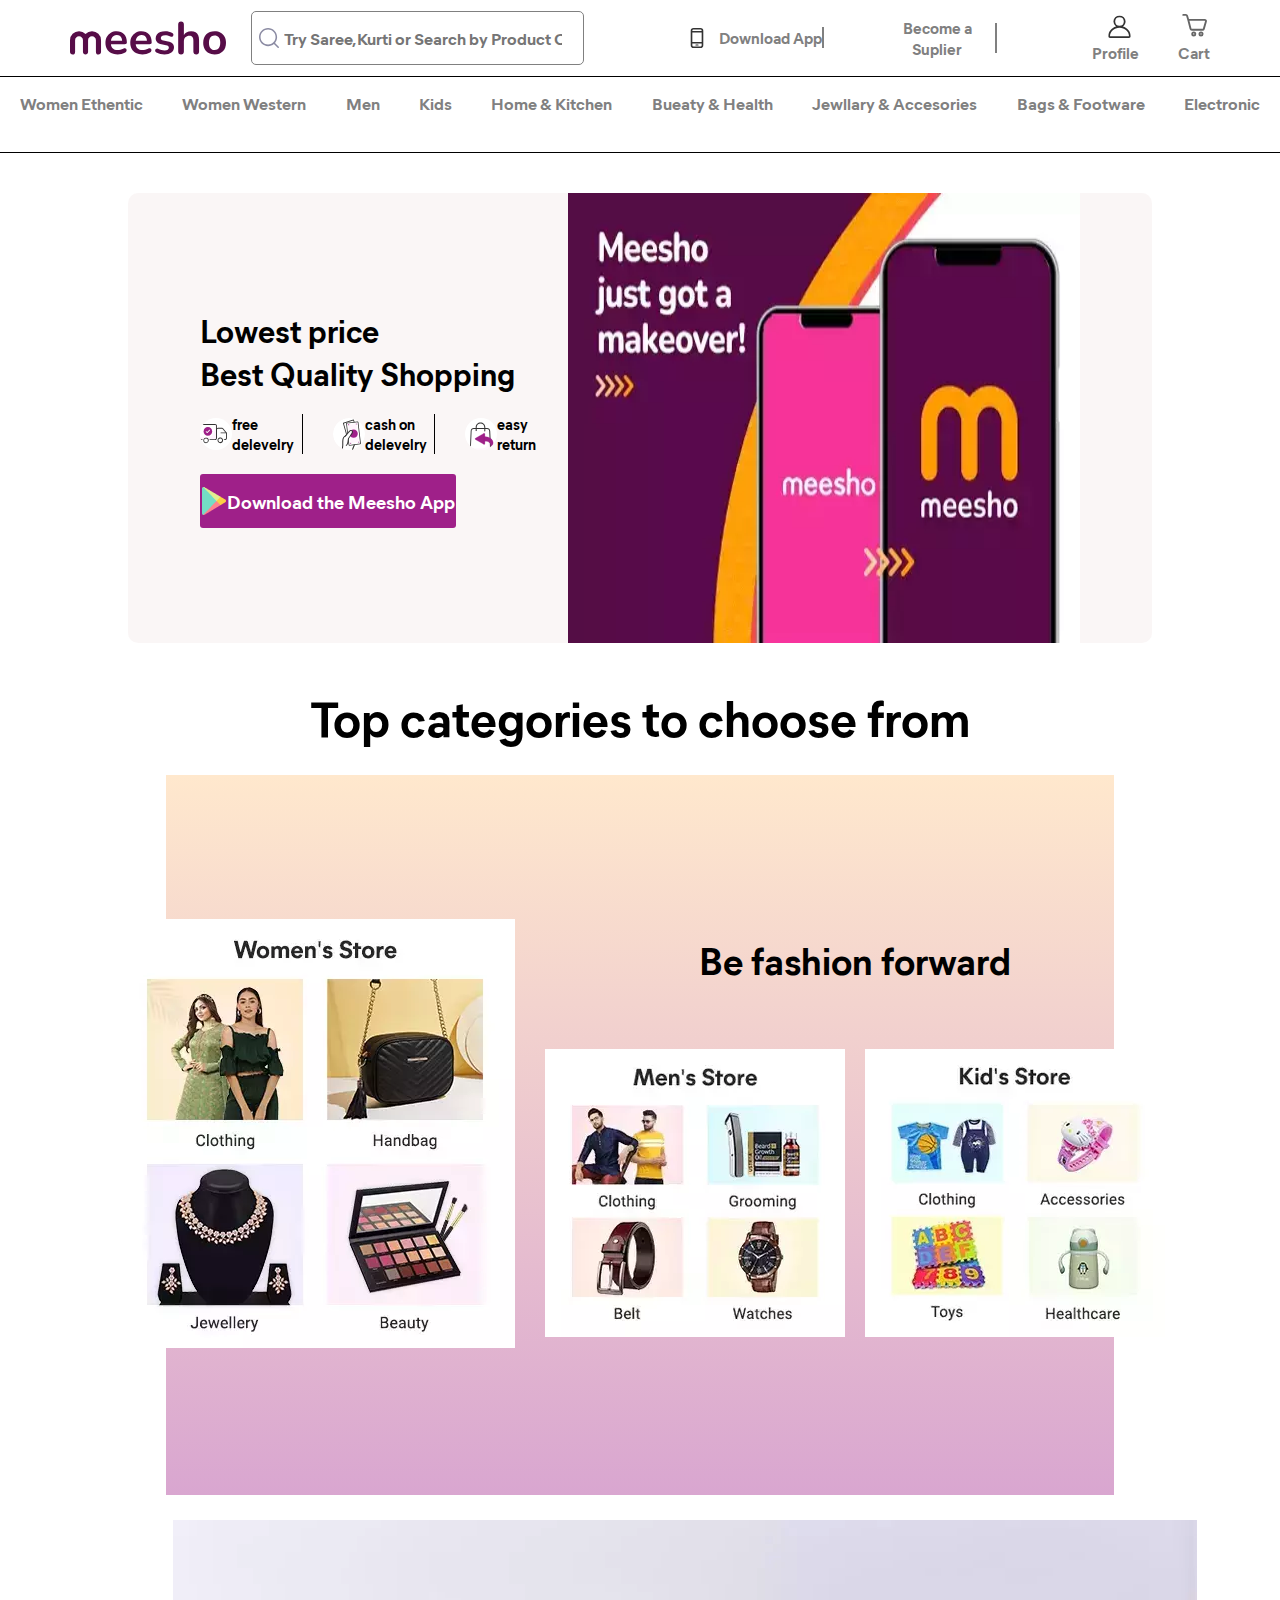
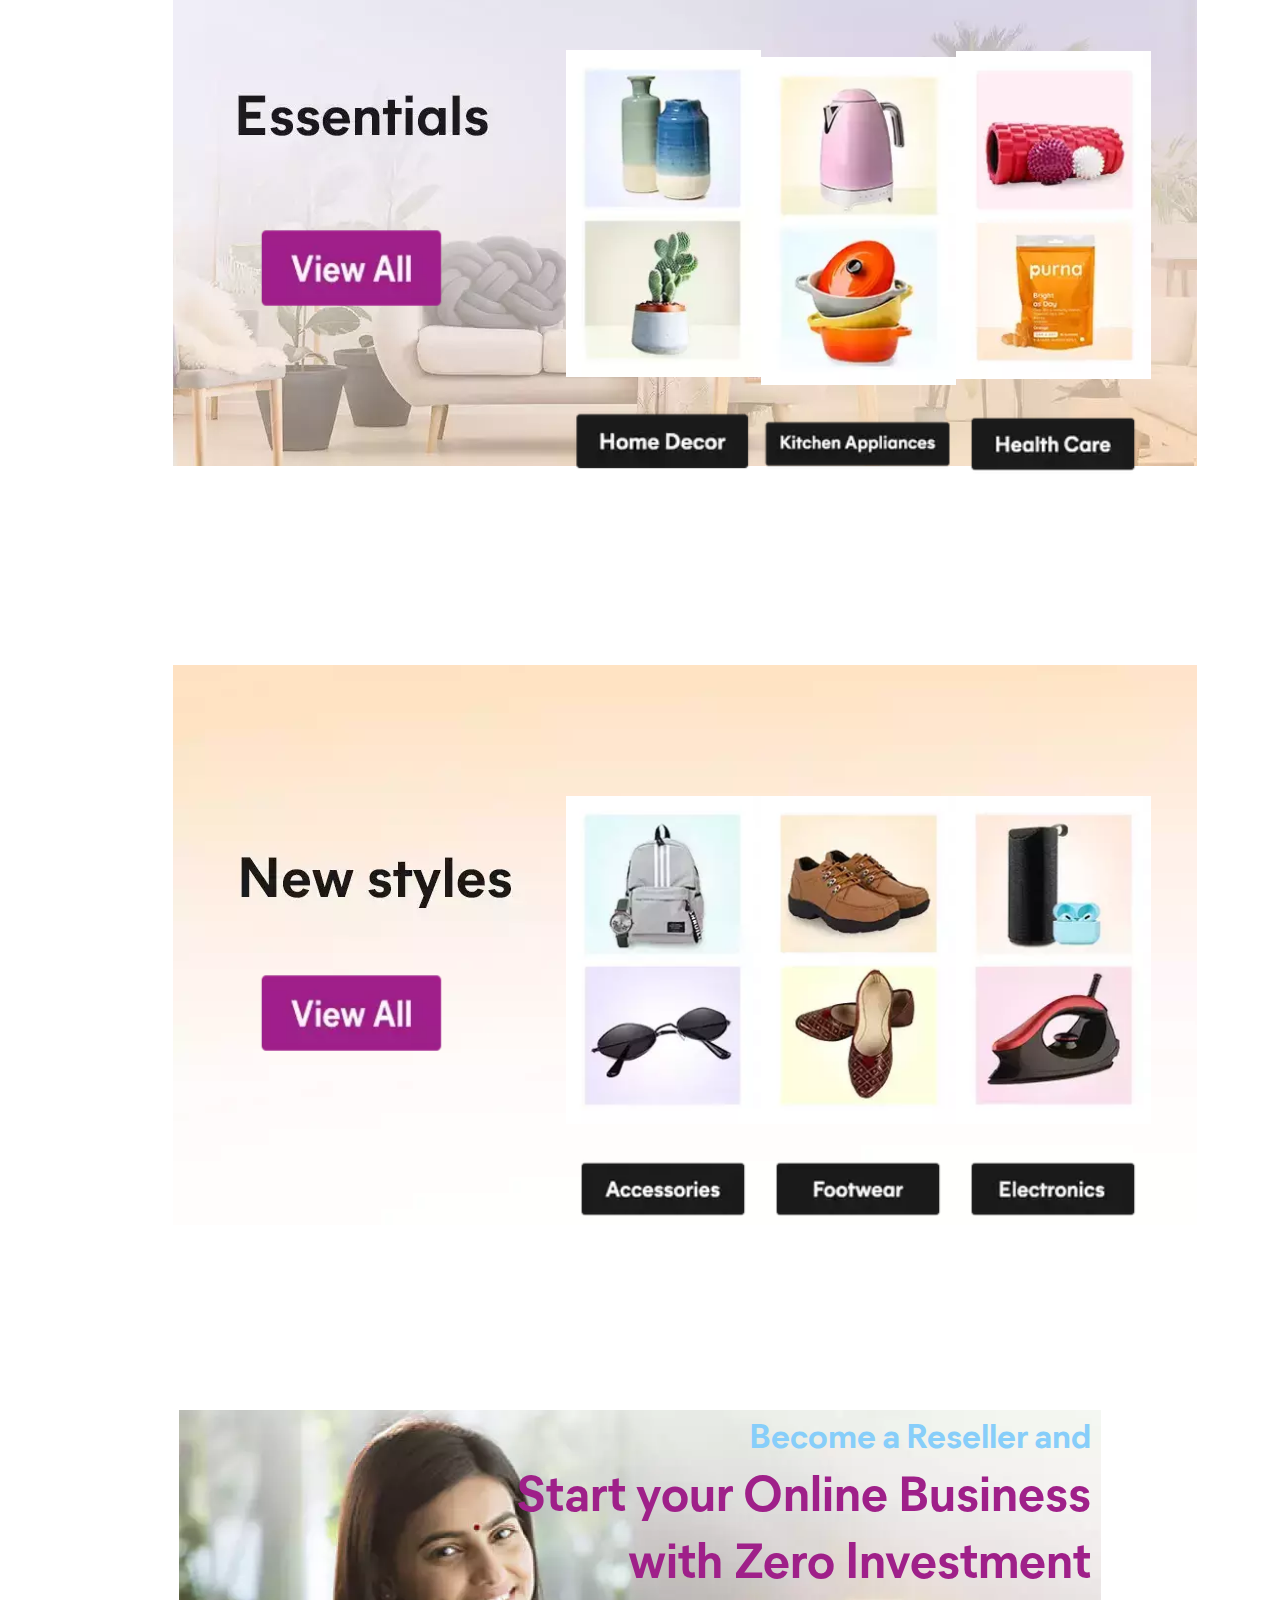
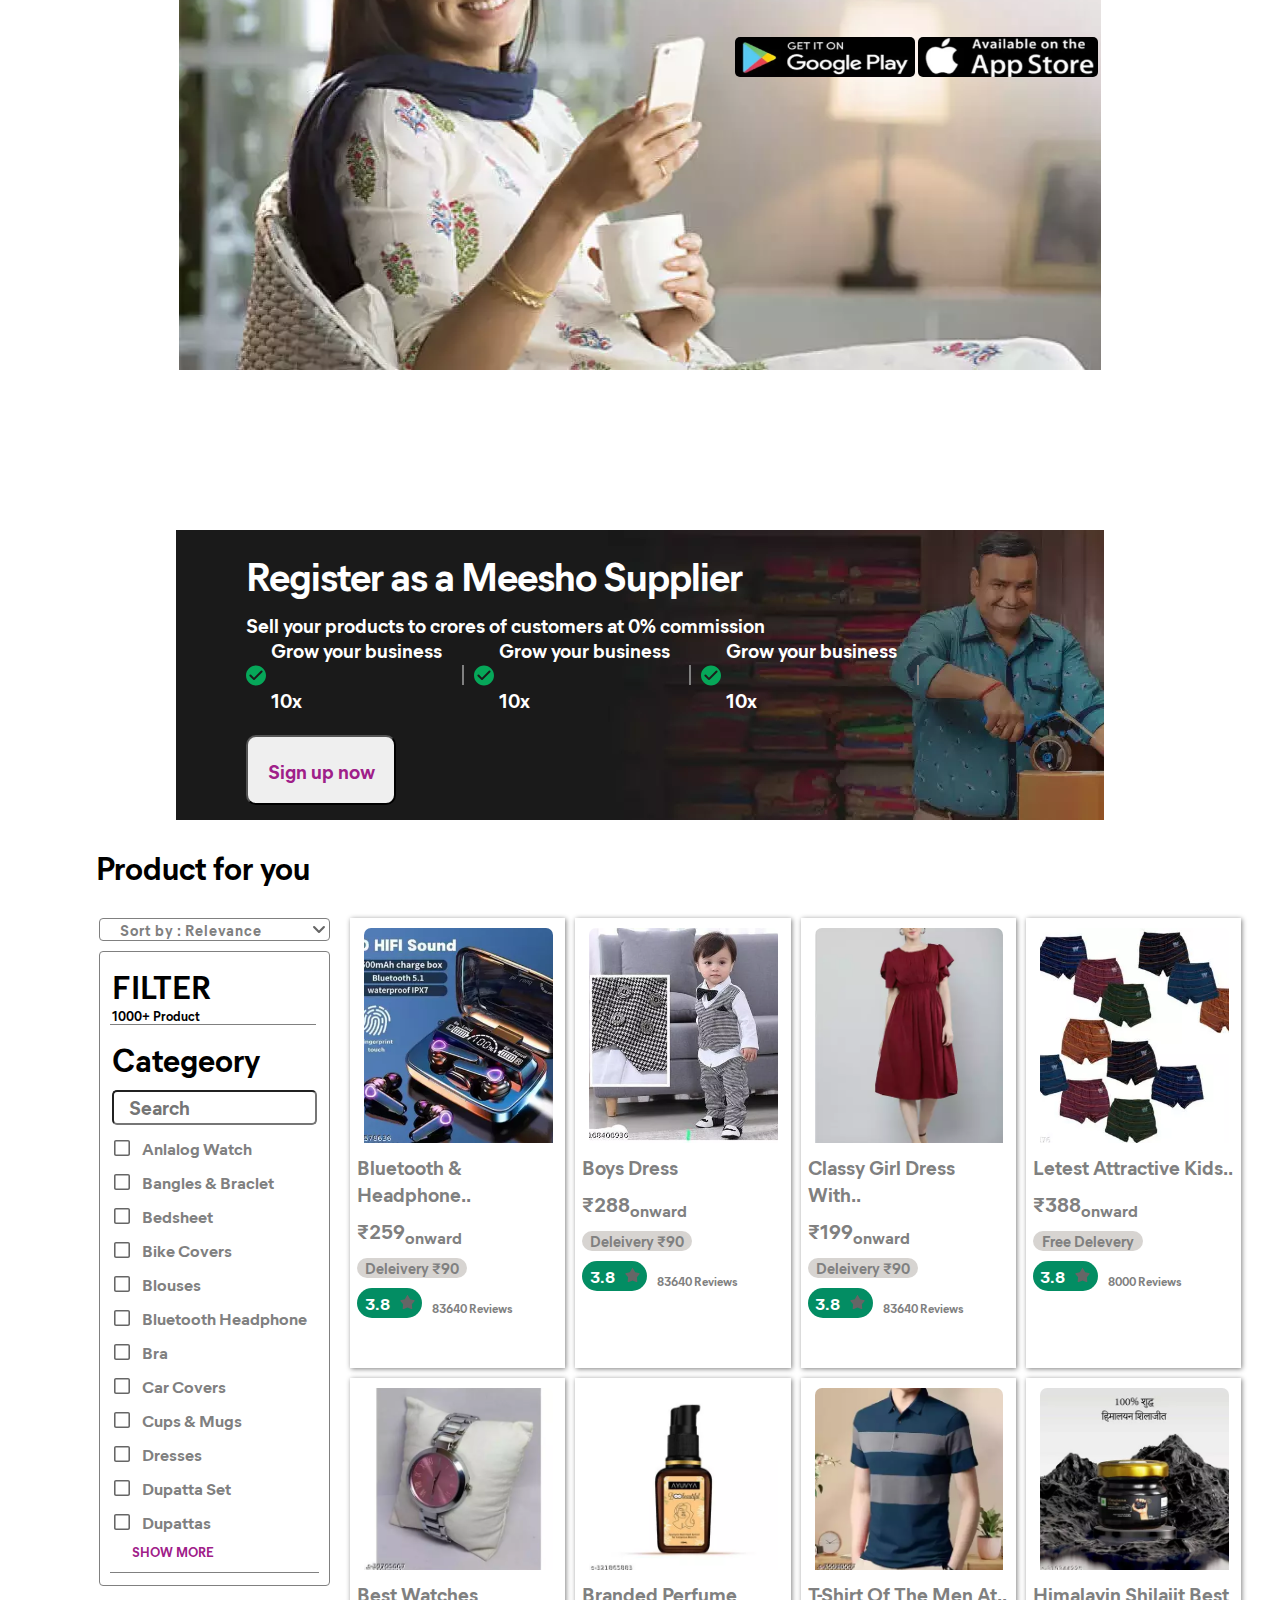
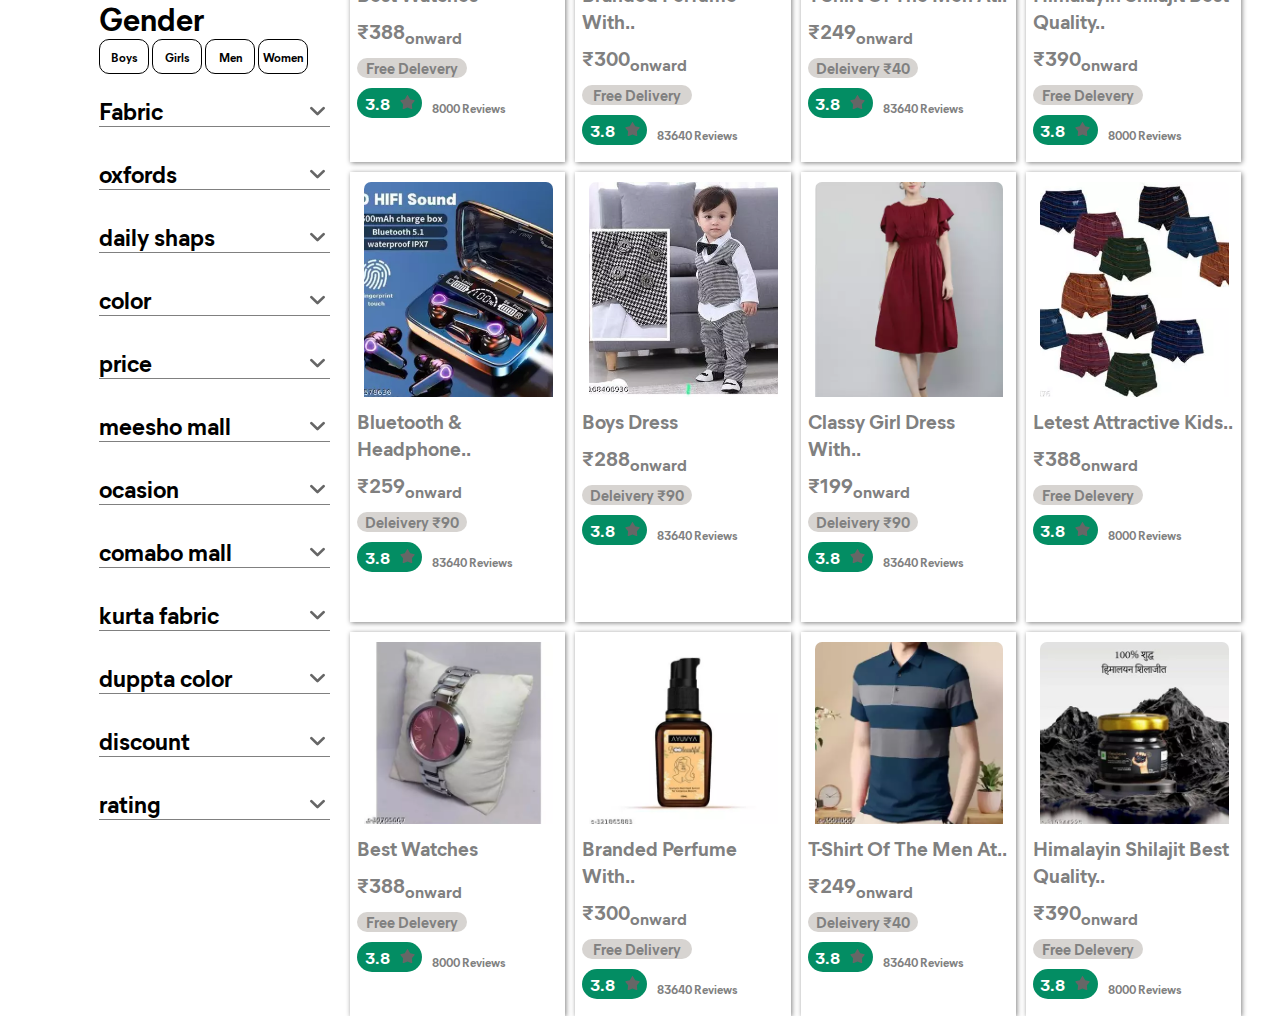
==== commit 93a27727: "Fiils are update" ====
--- a/index.html
+++ b/index.html
@@ -13,8 +13,8 @@
                 <div>
                     <img src="./Assest/logo.svg" alt="">
                     <div id="search">
+                        <img src="./Assest/search.svg" alt="">
                         <input type="search" placeholder="Try Saree,Kurti or Search by Product Code">
-                        <p></p>
                     </div>
                 </div>
                 <div class="two">
@@ -219,6 +219,65 @@
                         <p class="show">show more</p>
                     </div>
                 </div>
+                <div id="gender">
+                    <h1>Gender</h1>
+                    <div>
+                        <button>Boys</button>
+                        <button>Girls</button>
+                        <button>Men</button>
+                        <button>Women</button>
+                    </div>
+                </div>
+                <div id="leftContainer">
+                    <div>
+                        <p>Fabric</p>
+                        <img src="./Assest/downarrow.svg" alt="">
+                    </div>
+                    <div>
+                        <p>oxfords</p>
+                        <img src="./Assest/downarrow.svg" alt="">
+                    </div>
+                    <div>
+                        <p>daily shaps</p>
+                        <img src="./Assest/downarrow.svg" alt="">
+                    </div>
+                    <div>
+                        <p>color</p>
+                        <img src="./Assest/downarrow.svg" alt="">
+                    </div>
+                    <div>
+                        <p>price</p>
+                        <img src="./Assest/downarrow.svg" alt="">
+                    </div>
+                    <div>
+                        <p>meesho mall</p>
+                        <img src="./Assest/downarrow.svg" alt="">
+                    </div>
+                    <div>
+                        <p>ocasion </p>
+                        <img src="./Assest/downarrow.svg" alt="">
+                    </div>
+                    <div>
+                        <p>comabo mall</p>
+                        <img src="./Assest/downarrow.svg" alt="">
+                    </div>
+                    <div>
+                        <p>kurta fabric</p>
+                        <img src="./Assest/downarrow.svg" alt="">
+                    </div>
+                    <div>
+                        <p>duppta color</p>
+                        <img src="./Assest/downarrow.svg" alt="">
+                    </div>
+                    <div>
+                        <p>discount</p>
+                        <img src="./Assest/downarrow.svg" alt="">
+                    </div>
+                    <div>
+                        <p>rating</p>
+                        <img src="./Assest/downarrow.svg" alt="">
+                    </div>
+                </div>
             </div>
             <div id="pright">
                 <div id="cards">
@@ -235,6 +294,94 @@
                         </div>
                     </div>
                     <div id="card">
+                        <img src="./Assest/boy.webp" alt="">
+                        <p>Boys Dress</p>
+                        <p class="price">
+                            ₹288<sub>onward</sub>
+                        </p>
+                        <p class="delivery">Deleivery ₹90</p>
+                        <div class="button">
+                            <button>3.8 <img src="./Assest/star.svg" alt="" class="star"></button>
+                            <p class="Reviews">83640 Reviews</p>
+                        </div>
+                    </div>
+                    <div id="card">
+                        <img src="./Assest/girl.webp" alt="">
+                        <p>Classy Girl Dress with..</p>
+                        <p class="price">
+                            ₹199<sub>onward</sub>
+                        </p>
+                        <p class="delivery">Deleivery ₹90</p>
+                        <div class="button">
+                            <button>3.8 <img src="./Assest/star.svg" alt="" class="star"></button>
+                            <p class="Reviews">83640 Reviews</p>
+                        </div>
+                    </div>
+                    <div id="card">
+                        <img src="./Assest/kids pant.webp" alt="">
+                        <p>Letest Attractive kids..</p>
+                        <p class="price">
+                            ₹388<sub>onward</sub>
+                        </p>
+                        <p class="delivery"> Free Delevery</p>
+                        <div class="button">
+                            <button>3.8 <img src="./Assest/star.svg" alt="" class="star"></button>
+                            <p class="Reviews">8000 Reviews</p>
+                        </div>
+                    </div>
+                </div>
+                <div id="cards">
+                    <div id="card">
+                        <img src="./Assest/Watch.webp" alt="">
+                        <p>Best Watches</p>
+                        <p class="price">
+                            ₹388<sub>onward</sub>
+                        </p>
+                        <p class="delivery"> Free Delevery</p>
+                        <div class="button">
+                            <button>3.8 <img src="./Assest/star.svg" alt="" class="star"></button>
+                            <p class="Reviews">8000 Reviews</p>
+                        </div>
+                    </div>
+                    <div id="card">
+                        <img src="./Assest/perfume.webp" alt="">
+                        <p>Branded Perfume With..</p>
+                        <p class="price">
+                            ₹300<sub>onward</sub>
+                        </p>
+                        <p class="delivery">Free Delivery</p>
+                        <div class="button">
+                            <button>3.8 <img src="./Assest/star.svg" alt="" class="star"></button>
+                            <p class="Reviews">83640 Reviews</p>
+                        </div>
+                    </div>
+                    <div id="card">
+                        <img src="./Assest/tshirt.webp" alt="">
+                        <p>T-Shirt of the men at..</p>
+                        <p class="price">
+                            ₹249<sub>onward</sub>
+                        </p>
+                        <p class="delivery">Deleivery ₹40</p>
+                        <div class="button">
+                            <button>3.8 <img src="./Assest/star.svg" alt="" class="star"></button>
+                            <p class="Reviews">83640 Reviews</p>
+                        </div>
+                    </div>
+                    <div id="card">
+                        <img src="./Assest/shilajit" alt="">
+                        <p>himalayin shilajit best quality..</p>
+                        <p class="price">
+                            ₹390<sub>onward</sub>
+                        </p>
+                        <p class="delivery"> Free Delevery</p>
+                        <div class="button">
+                            <button>3.8 <img src="./Assest/star.svg" alt="" class="star"></button>
+                            <p class="Reviews">8000 Reviews</p>
+                        </div>
+                    </div>
+                </div>
+                <div id="cards">
+                    <div id="card">
                         <img src="./Assest/blueto.webp" alt="">
                         <p>bluetooth & headphone..</p>
                         <p class="price">
@@ -247,232 +394,95 @@
                         </div>
                     </div>
                     <div id="card">
-                        <img src="./Assest/blueto.webp" alt="">
-                        <p>bluetooth & headphone..</p>
-                        <p class="price">
-                            ₹259<sub>onward</sub>
-                        </p>
-                        <p class="delivery">Deleivery ₹90</p>
-                        <div class="button">
-                            <button>3.8 <img src="./Assest/star.svg" alt="" class="star"></button>
-                            <p class="Reviews">83640 Reviews</p>
-                        </div>
-                    </div>
-                    <div id="card">
-                        <img src="./Assest/blueto.webp" alt="">
-                        <p>bluetooth & headphone..</p>
-                        <p class="price">
-                            ₹259<sub>onward</sub>
-                        </p>
-                        <p class="delivery">Deleivery ₹90</p>
-                        <div class="button">
-                            <button>3.8 <img src="./Assest/star.svg" alt="" class="star"></button>
-                            <p class="Reviews">83640 Reviews</p>
+                        <img src="./Assest/boy.webp" alt="">
+                        <p>Boys Dress</p>
+                        <p class="price">
+                            ₹288<sub>onward</sub>
+                        </p>
+                        <p class="delivery">Deleivery ₹90</p>
+                        <div class="button">
+                            <button>3.8 <img src="./Assest/star.svg" alt="" class="star"></button>
+                            <p class="Reviews">83640 Reviews</p>
+                        </div>
+                    </div>
+                    <div id="card">
+                        <img src="./Assest/girl.webp" alt="">
+                        <p>Classy Girl Dress with..</p>
+                        <p class="price">
+                            ₹199<sub>onward</sub>
+                        </p>
+                        <p class="delivery">Deleivery ₹90</p>
+                        <div class="button">
+                            <button>3.8 <img src="./Assest/star.svg" alt="" class="star"></button>
+                            <p class="Reviews">83640 Reviews</p>
+                        </div>
+                    </div>
+                    <div id="card">
+                        <img src="./Assest/kids pant.webp" alt="">
+                        <p>Letest Attractive kids..</p>
+                        <p class="price">
+                            ₹388<sub>onward</sub>
+                        </p>
+                        <p class="delivery"> Free Delevery</p>
+                        <div class="button">
+                            <button>3.8 <img src="./Assest/star.svg" alt="" class="star"></button>
+                            <p class="Reviews">8000 Reviews</p>
                         </div>
                     </div>
                 </div>
                 <div id="cards">
                     <div id="card">
-                        <img src="./Assest/blueto.webp" alt="">
-                        <p>bluetooth & headphone..</p>
-                        <p class="price">
-                            ₹259<sub>onward</sub>
-                        </p>
-                        <p class="delivery">Deleivery ₹90</p>
-                        <div class="button">
-                            <button>3.8 <img src="./Assest/star.svg" alt="" class="star"></button>
-                            <p class="Reviews">83640 Reviews</p>
-                        </div>
-                    </div>
-                    <div id="card">
-                        <img src="./Assest/blueto.webp" alt="">
-                        <p>bluetooth & headphone..</p>
-                        <p class="price">
-                            ₹259<sub>onward</sub>
-                        </p>
-                        <p class="delivery">Deleivery ₹90</p>
-                        <div class="button">
-                            <button>3.8 <img src="./Assest/star.svg" alt="" class="star"></button>
-                            <p class="Reviews">83640 Reviews</p>
-                        </div>
-                    </div>
-                    <div id="card">
-                        <img src="./Assest/blueto.webp" alt="">
-                        <p>bluetooth & headphone..</p>
-                        <p class="price">
-                            ₹259<sub>onward</sub>
-                        </p>
-                        <p class="delivery">Deleivery ₹90</p>
-                        <div class="button">
-                            <button>3.8 <img src="./Assest/star.svg" alt="" class="star"></button>
-                            <p class="Reviews">83640 Reviews</p>
-                        </div>
-                    </div>
-                    <div id="card">
-                        <img src="./Assest/blueto.webp" alt="">
-                        <p>bluetooth & headphone..</p>
-                        <p class="price">
-                            ₹259<sub>onward</sub>
-                        </p>
-                        <p class="delivery">Deleivery ₹90</p>
-                        <div class="button">
-                            <button>3.8 <img src="./Assest/star.svg" alt="" class="star"></button>
-                            <p class="Reviews">83640 Reviews</p>
-                        </div>
-                    </div>
-                </div>
-                <div id="cards">
-                    <div id="card">
-                        <img src="./Assest/blueto.webp" alt="">
-                        <p>bluetooth & headphone..</p>
-                        <p class="price">
-                            ₹259<sub>onward</sub>
-                        </p>
-                        <p class="delivery">Deleivery ₹90</p>
-                        <div class="button">
-                            <button>3.8 <img src="./Assest/star.svg" alt="" class="star"></button>
-                            <p class="Reviews">83640 Reviews</p>
-                        </div>
-                    </div>
-                    <div id="card">
-                        <img src="./Assest/blueto.webp" alt="">
-                        <p>bluetooth & headphone..</p>
-                        <p class="price">
-                            ₹259<sub>onward</sub>
-                        </p>
-                        <p class="delivery">Deleivery ₹90</p>
-                        <div class="button">
-                            <button>3.8 <img src="./Assest/star.svg" alt="" class="star"></button>
-                            <p class="Reviews">83640 Reviews</p>
-                        </div>
-                    </div>
-                    <div id="card">
-                        <img src="./Assest/blueto.webp" alt="">
-                        <p>bluetooth & headphone..</p>
-                        <p class="price">
-                            ₹259<sub>onward</sub>
-                        </p>
-                        <p class="delivery">Deleivery ₹90</p>
-                        <div class="button">
-                            <button>3.8 <img src="./Assest/star.svg" alt="" class="star"></button>
-                            <p class="Reviews">83640 Reviews</p>
-                        </div>
-                    </div>
-                    <div id="card">
-                        <img src="./Assest/blueto.webp" alt="">
-                        <p>bluetooth & headphone..</p>
-                        <p class="price">
-                            ₹259<sub>onward</sub>
-                        </p>
-                        <p class="delivery">Deleivery ₹90</p>
-                        <div class="button">
-                            <button>3.8 <img src="./Assest/star.svg" alt="" class="star"></button>
-                            <p class="Reviews">83640 Reviews</p>
-                        </div>
-                    </div>
-                </div>
-                <div id="cards">
-                    <div id="card">
-                        <img src="./Assest/blueto.webp" alt="">
-                        <p>bluetooth & headphone..</p>
-                        <p class="price">
-                            ₹259<sub>onward</sub>
-                        </p>
-                        <p class="delivery">Deleivery ₹90</p>
-                        <div class="button">
-                            <button>3.8 <img src="./Assest/star.svg" alt="" class="star"></button>
-                            <p class="Reviews">83640 Reviews</p>
-                        </div>
-                    </div>
-                    <div id="card">
-                        <img src="./Assest/blueto.webp" alt="">
-                        <p>bluetooth & headphone..</p>
-                        <p class="price">
-                            ₹259<sub>onward</sub>
-                        </p>
-                        <p class="delivery">Deleivery ₹90</p>
-                        <div class="button">
-                            <button>3.8 <img src="./Assest/star.svg" alt="" class="star"></button>
-                            <p class="Reviews">83640 Reviews</p>
-                        </div>
-                    </div>
-                    <div id="card">
-                        <img src="./Assest/blueto.webp" alt="">
-                        <p>bluetooth & headphone..</p>
-                        <p class="price">
-                            ₹259<sub>onward</sub>
-                        </p>
-                        <p class="delivery">Deleivery ₹90</p>
-                        <div class="button">
-                            <button>3.8 <img src="./Assest/star.svg" alt="" class="star"></button>
-                            <p class="Reviews">83640 Reviews</p>
-                        </div>
-                    </div>
-                    <div id="card">
-                        <img src="./Assest/blueto.webp" alt="">
-                        <p>bluetooth & headphone..</p>
-                        <p class="price">
-                            ₹259<sub>onward</sub>
-                        </p>
-                        <p class="delivery">Deleivery ₹90</p>
-                        <div class="button">
-                            <button>3.8 <img src="./Assest/star.svg" alt="" class="star"></button>
-                            <p class="Reviews">83640 Reviews</p>
-                        </div>
-                    </div>
-                </div>
-                <div id="cards">
-                    <div id="card">
-                        <img src="./Assest/blueto.webp" alt="">
-                        <p>bluetooth & headphone..</p>
-                        <p class="price">
-                            ₹259<sub>onward</sub>
-                        </p>
-                        <p class="delivery">Deleivery ₹90</p>
-                        <div class="button">
-                            <button>3.8 <img src="./Assest/star.svg" alt="" class="star"></button>
-                            <p class="Reviews">83640 Reviews</p>
-                        </div>
-                    </div>
-                    <div id="card">
-                        <img src="./Assest/blueto.webp" alt="">
-                        <p>bluetooth & headphone..</p>
-                        <p class="price">
-                            ₹259<sub>onward</sub>
-                        </p>
-                        <p class="delivery">Deleivery ₹90</p>
-                        <div class="button">
-                            <button>3.8 <img src="./Assest/star.svg" alt="" class="star"></button>
-                            <p class="Reviews">83640 Reviews</p>
-                        </div>
-                    </div>
-                    <div id="card">
-                        <img src="./Assest/blueto.webp" alt="">
-                        <p>bluetooth & headphone..</p>
-                        <p class="price">
-                            ₹259<sub>onward</sub>
-                        </p>
-                        <p class="delivery">Deleivery ₹90</p>
-                        <div class="button">
-                            <button>3.8 <img src="./Assest/star.svg" alt="" class="star"></button>
-                            <p class="Reviews">83640 Reviews</p>
-                        </div>
-                    </div>
-                    <div id="card">
-                        <img src="./Assest/blueto.webp" alt="">
-                        <p>bluetooth & headphone..</p>
-                        <p class="price">
-                            ₹259<sub>onward</sub>
-                        </p>
-                        <p class="delivery">Deleivery ₹90</p>
-                        <div class="button">
-                            <button>3.8 <img src="./Assest/star.svg" alt="" class="star"></button>
-                            <p class="Reviews">83640 Reviews</p>
-                        </div>
-                    </div>
-                </div>
+                        <img src="./Assest/Watch.webp" alt="">
+                        <p>Best Watches</p>
+                        <p class="price">
+                            ₹388<sub>onward</sub>
+                        </p>
+                        <p class="delivery"> Free Delevery</p>
+                        <div class="button">
+                            <button>3.8 <img src="./Assest/star.svg" alt="" class="star"></button>
+                            <p class="Reviews">8000 Reviews</p>
+                        </div>
+                    </div>
+                    <div id="card">
+                        <img src="./Assest/perfume.webp" alt="">
+                        <p>Branded Perfume With..</p>
+                        <p class="price">
+                            ₹300<sub>onward</sub>
+                        </p>
+                        <p class="delivery">Free Delivery</p>
+                        <div class="button">
+                            <button>3.8 <img src="./Assest/star.svg" alt="" class="star"></button>
+                            <p class="Reviews">83640 Reviews</p>
+                        </div>
+                    </div>
+                    <div id="card">
+                        <img src="./Assest/tshirt.webp" alt="">
+                        <p>T-Shirt of the men at..</p>
+                        <p class="price">
+                            ₹249<sub>onward</sub>
+                        </p>
+                        <p class="delivery">Deleivery ₹40</p>
+                        <div class="button">
+                            <button>3.8 <img src="./Assest/star.svg" alt="" class="star"></button>
+                            <p class="Reviews">83640 Reviews</p>
+                        </div>
+                    </div>
+                    <div id="card">
+                        <img src="./Assest/shilajit" alt="">
+                        <p>himalayin shilajit best quality..</p>
+                        <p class="price">
+                            ₹390<sub>onward</sub>
+                        </p>
+                        <p class="delivery"> Free Delevery</p>
+                        <div class="button">
+                            <button>3.8 <img src="./Assest/star.svg" alt="" class="star"></button>
+                            <p class="Reviews">8000 Reviews</p>
+                        </div>
+                    </div>
+                </div>  
             </div>
         </section>
     </div>
 </body>
-</html>+</html>
+
--- a/style.css
+++ b/style.css
@@ -3,8 +3,8 @@
     src: url(./Mier_B02-Bold.ttf);
 }
 *{
-    margin: 0;
-    padding: 0;
+    margin: 0px;
+    padding: 0px;
     box-sizing: border-box;
     font-family: main;
 }
@@ -25,6 +25,9 @@
     height: 17vh;
     width: 100%;
     color: gray;
+    position: sticky;
+    top: 0px;
+    background-color: #fff;
 }
 nav #nav-one{
     height: 50%;
@@ -39,12 +42,28 @@
     display: flex;
     gap: 25px;
 }
-#nav-one #search input{
-    height: 2.8vw;
-    width: 25vw;
+#nav-one #search{
+    height: 6vh;
+    width: 26vw;
+    display: flex;
+    align-items: center;
+    justify-content: start;
+    border: 1px solid gray;
+    padding-left:7px;
     border-radius: 5px;
-    margin-top: 12px;
+    /* padding: 1px 10px; */
+}
+#nav-one #search input{ 
+    width: 23vw;
+    border-radius: 5px;
+    border: none;
     font-size: 17px;
+    border: none;
+    display: flex;
+    margin-left:5px;
+    align-items: center;
+    outline-color: #fff;
+    color:rgb(99, 36, 128);
 }
 .two{
     width: 50%;
@@ -357,15 +376,13 @@
 }
 #ProductHeading{
     display: flex;
-    align-self: flex-start;
-    padding-left: 20px;
-    /* font-size:3vw; */
+    align-self: start;
+    margin-left: 7.5%;
     margin-top: 20px;
 }
 #product{
     height: 100vh;
     width: 100%;
-    /* background-color: black; */
     display: flex;
     align-items: center;
     justify-content: center;
@@ -376,11 +393,9 @@
 #product #pleft{
     height: 100%;
     width: 20%;
-    /* background-color: yellow; */
-    display: flex;
-    align-items: center;
-    flex-direction: column;
-    margin-bottom: 20px;
+    display: flex;
+    align-items: center;
+    flex-direction: column;
 }
 #sort{
     height: 4%;
@@ -462,14 +477,13 @@
 #product #pright{
     width: 70%;
     height: 100%;
-    /* background-color: green; */
-    /* border: 1px solid gray; */
+    display: flex;
+    flex-direction: column;
 }
 #cards{
     width: 100%;
     height: 50%;
     margin-top: 10px;
-    /* background-color: red; */
     display: flex;
     justify-content: center;
     gap: 10px;
@@ -477,20 +491,20 @@
 #card{
     height: 100%;
     width: 24%;
-    /* background-color: green; */
     display: flex;
     flex-direction: column;
     padding: 10px 7px;
     gap: 10px;
     box-shadow: 1px 1px 5px gray;
     border: none;
+    cursor: pointer;
 }
 #card:hover{
     box-shadow: 1px 1px 10px royalblue;
 }
 #card img{
-    /* height: 50%; */
-    width: 94%;/
+    height: 50%;
+    width: 94%;
     object-fit: cover;
     object-position: center;
     border-radius: 7px 7px 0px 0px;
@@ -530,4 +544,48 @@
 #card .Reviews{
     font-size: 12px;
     margin-top: 10px;
+}
+#card.price{
+    color: #000;
+}
+#gender{
+    height: 25%;
+    width: 90%;
+    /* border: 1px solid gray; */
+}
+#gender button{
+    height: 35px;
+    width:50px;
+    font-size: 12px;
+    background-color: #fff;
+    border: 1px solid #000;
+    border-radius: 10px;
+}
+#leftContainer{
+    height: 100%;
+    width: 90%;
+    /* border: 2px solid green; */
+    display: flex;
+    /* align-items: center; */
+    justify-content: start;
+    flex-direction: column;
+    gap: 20px;
+    padding: 10px 0px;
+}
+#leftContainer>div{
+    /* height: %; */
+    width: 100%;
+    margin-top: 10px;
+    display: flex;
+    align-items: center;
+    justify-content: space-between;
+    border-bottom: 1px solid gray;
+    /* border: 2px solid yellow; */
+}
+#leftContainer>div img{
+    height: 25px;
+}
+#leftContainer>div p{
+    font-size: 24px;
+    font-stretch: 2vh;
 }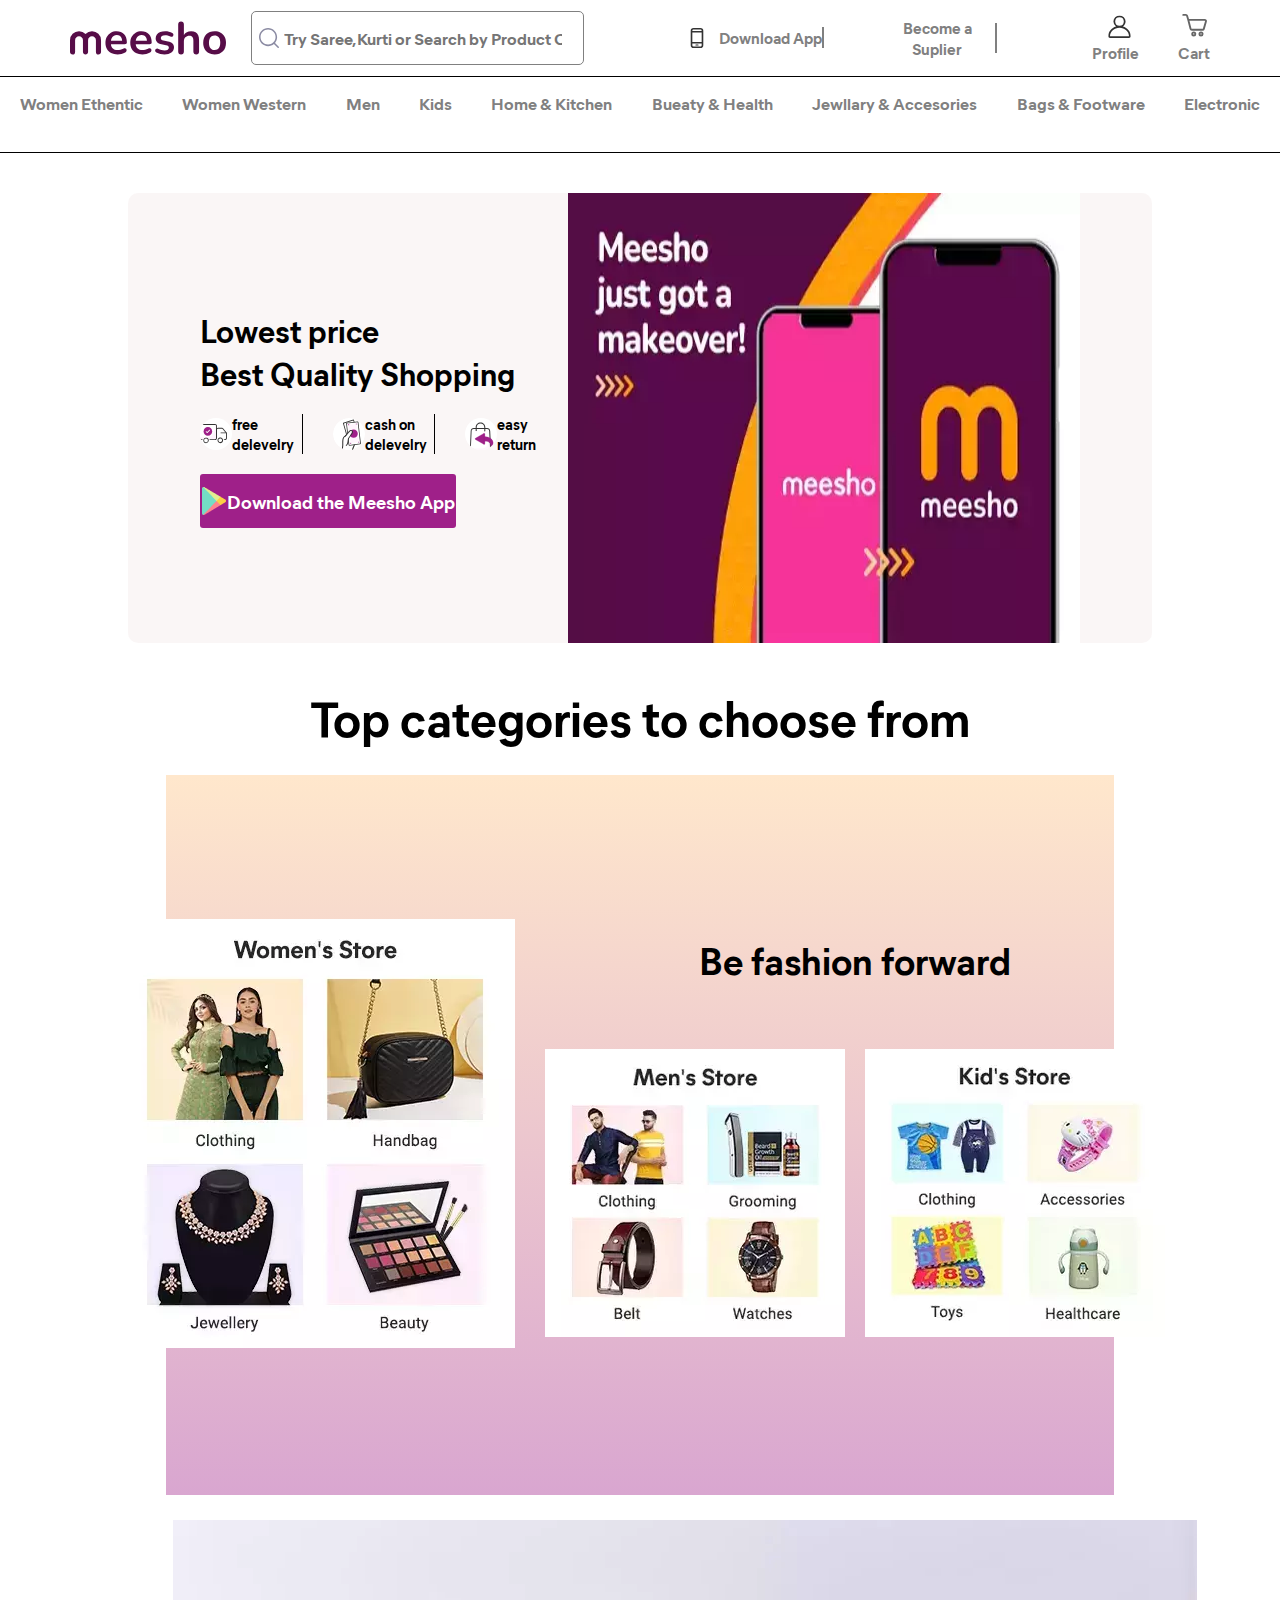
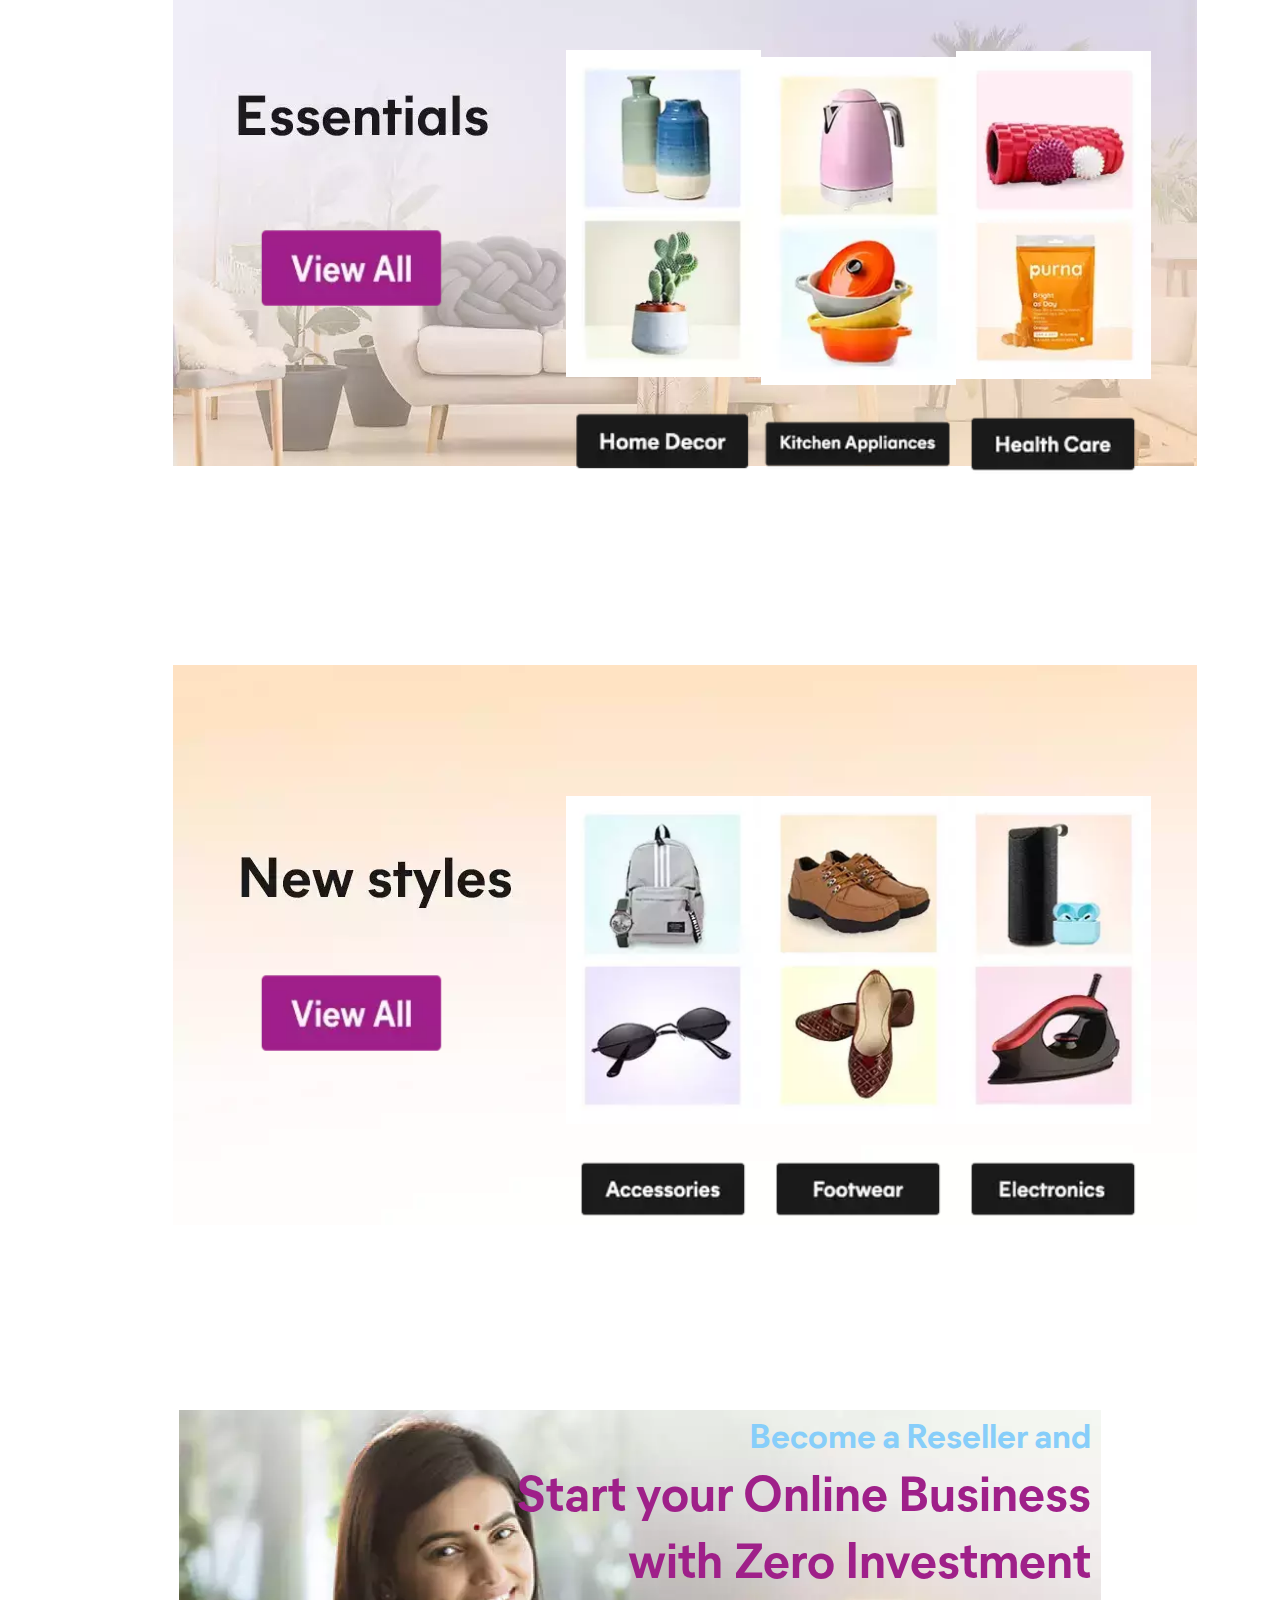
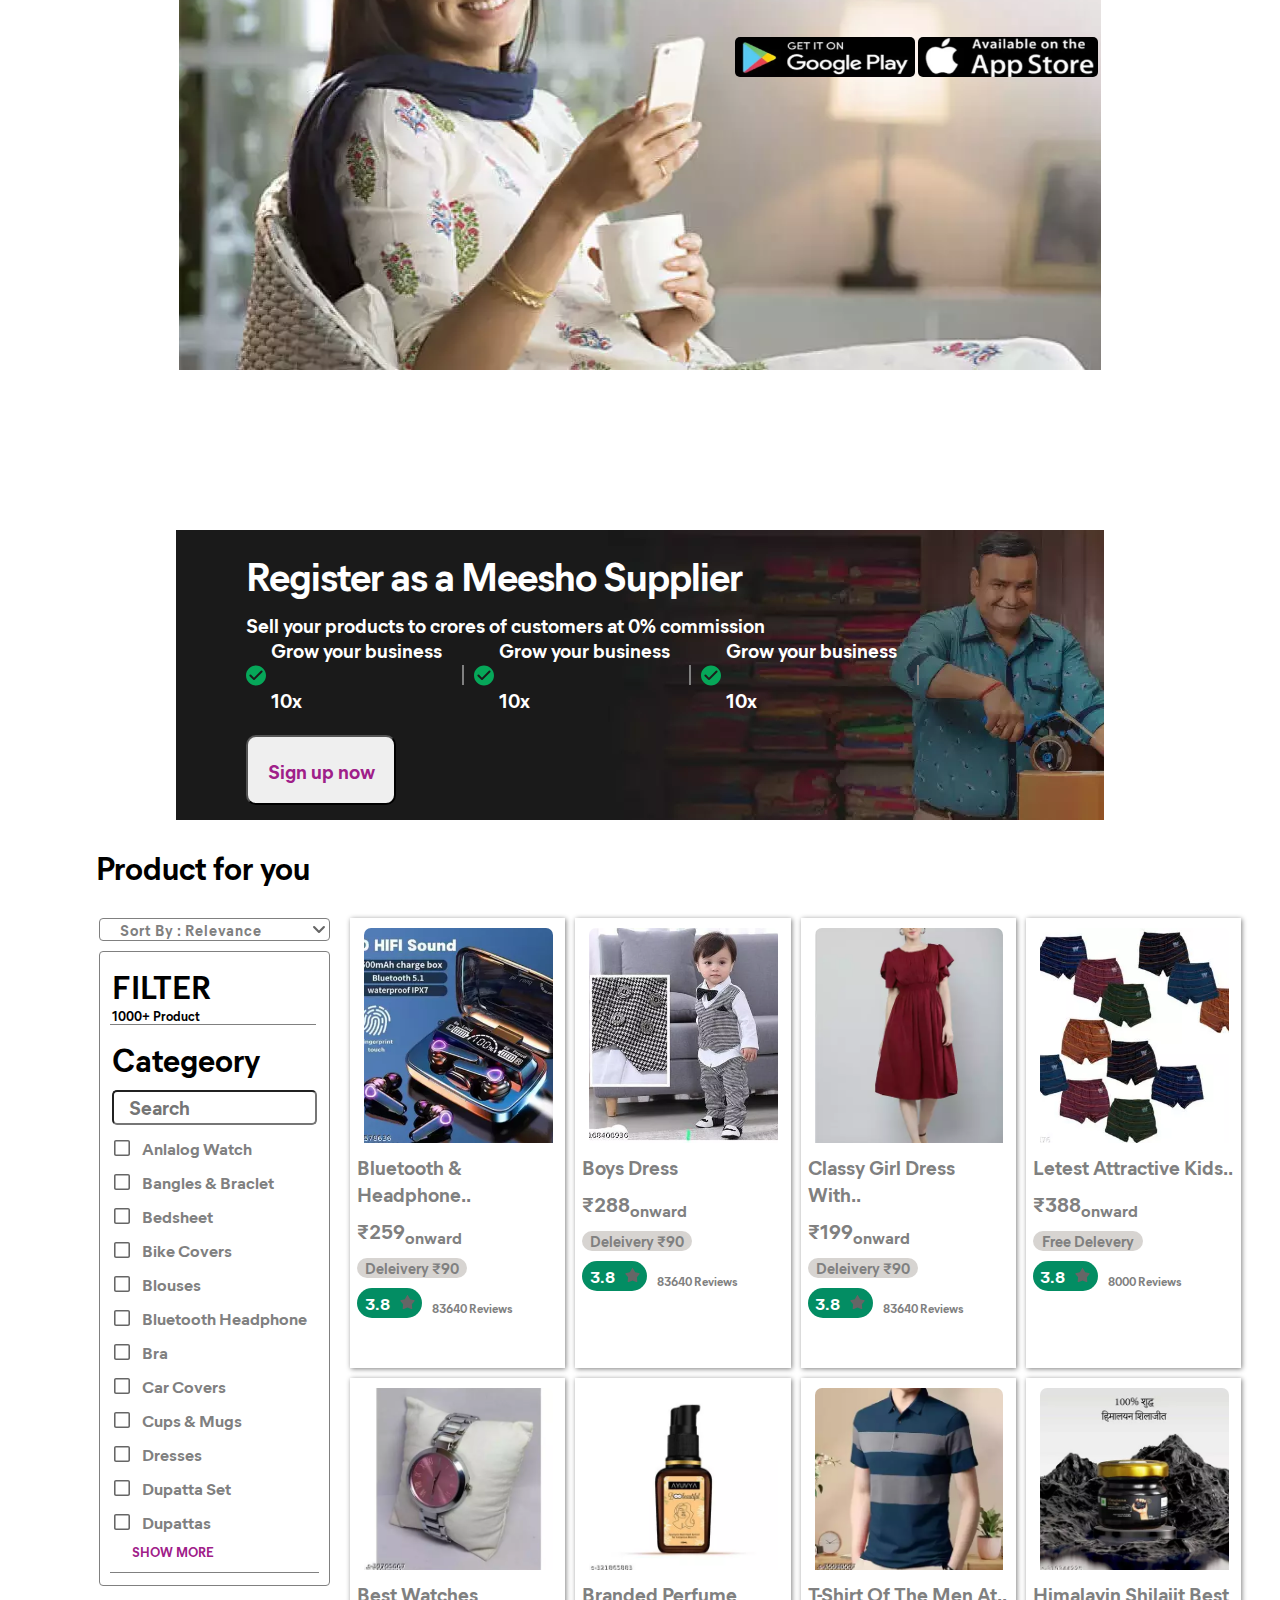
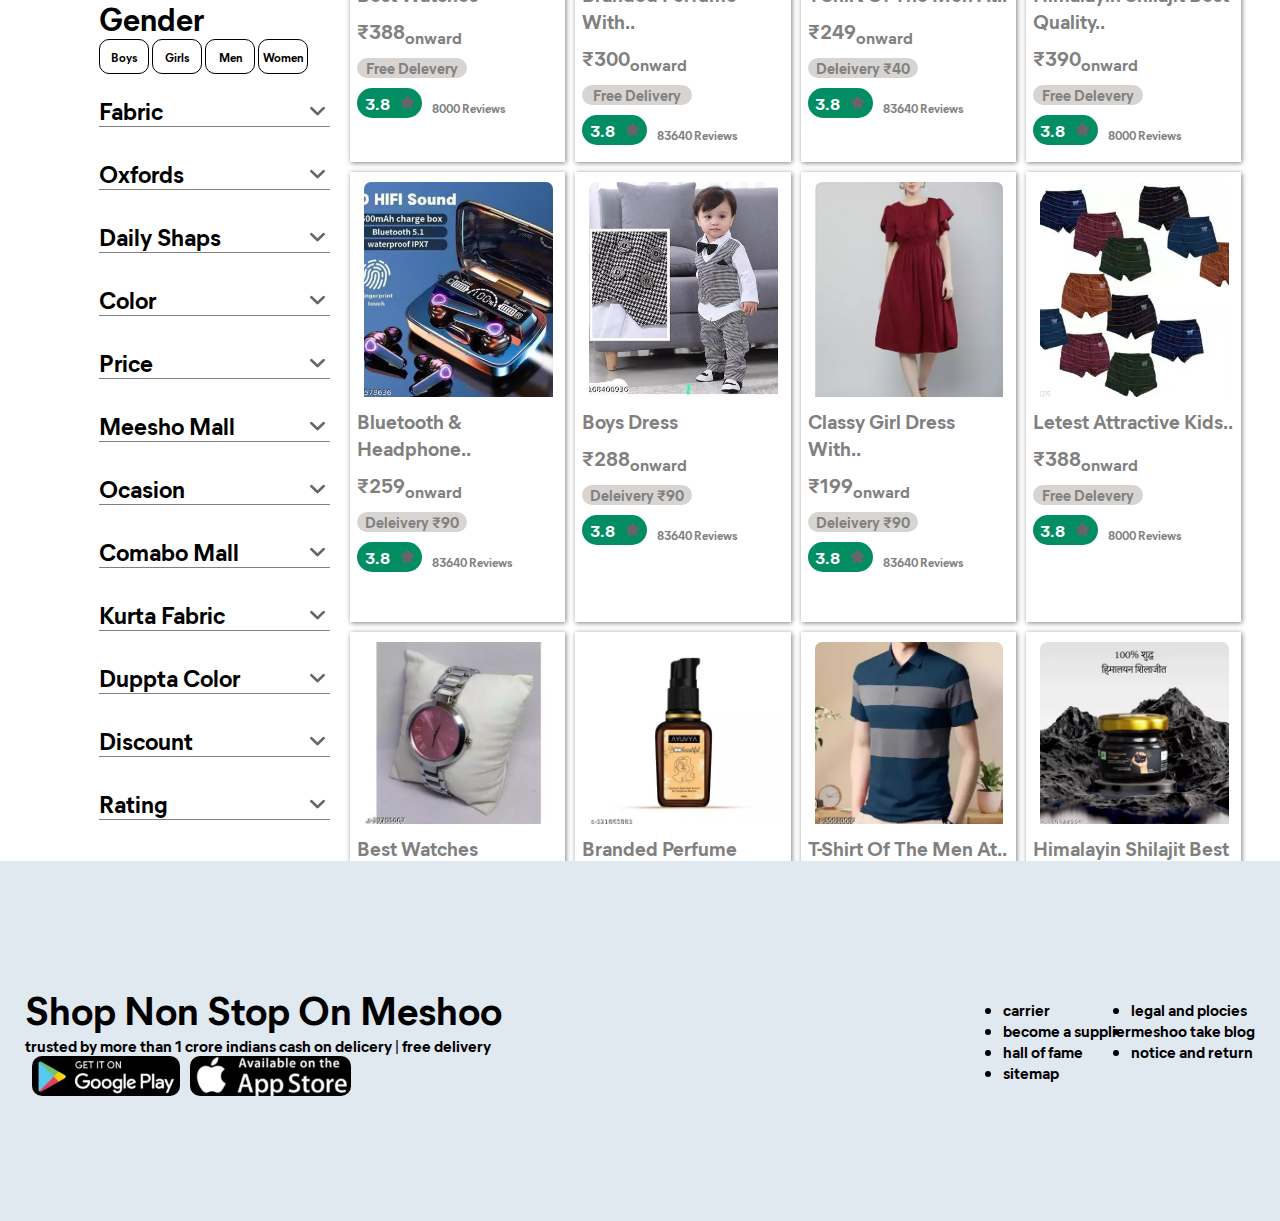
==== commit 1c9a59ec: "1.1" ====
--- a/index.html
+++ b/index.html
@@ -1,7 +1,7 @@
 <!DOCTYPE html>
 <html lang="en">
 <head>
-    <meta charset="UTF-8">
+    <meta cf.fdgnharset="UTF-8">
     <meta name="viewport" content="width=device-width, initial-scale=1.0">
     <title>Meesho</title>
      <link rel="stylesheet" href="./style.css">
@@ -482,6 +482,28 @@
                 </div>  
             </div>
         </section>
+        <footer>
+            <div id="one">
+                <h1>Shop Non Stop On Meshoo</h1>
+                <p>trusted by more than 1 crore indians cash on delicery | free delivery </p>
+                <div id="img">
+                    <img src="./Assest/GoogkePlay.webp" alt="">
+                    <img src="./Assest/AppStore.webp" alt="">
+                </div>
+            </div>
+            <div id="two">
+                <div>
+                    <li>carrier</li>
+                    <li>become a supplier</li>
+                    <li>hall of fame</li>
+                    <li>sitemap</li>
+                </div>
+                <div>
+                    <li>legal and plocies</li>
+                    <li>meshoo take blog</li>
+                    <li>notice and return </li>                </div>
+            </div>
+        </footer>
     </div>
 </body>
 </html>
--- a/style.css
+++ b/style.css
@@ -222,7 +222,7 @@
     height: 80vh;
     width: 74%;
     margin-top: 25px;
-    background: linear-gradient(#ffe8cd,#d9a6d0);
+    background: linear-gradient(hwb(32 80% 0%),#d9a6d0);
     display: flex;
     align-items: center;
     justify-content: center;
@@ -396,6 +396,7 @@
     display: flex;
     align-items: center;
     flex-direction: column;
+    text-transform: capitalize;
 }
 #sort{
     height: 4%;
@@ -487,6 +488,7 @@
     display: flex;
     justify-content: center;
     gap: 10px;
+    text-transform: capitalize;
 }
 #card{
     height: 100%;
@@ -588,4 +590,30 @@
 #leftContainer>div p{
     font-size: 24px;
     font-stretch: 2vh;
+}
+footer{
+    height: 40vh;
+    width: 100%;
+    background-color: #e0e8f0;
+    margin-top: 51%;
+    padding: 0px 25px;
+    display: flex;
+    align-items: center;
+    justify-content: space-between;
+}
+footer #one{
+    display: flex;
+    flex-direction: column;
+}
+footer #img img{
+    height: 40px;
+    /* width: 0px; */
+    border-radius: 10px;
+}
+footer #one h1{
+    font-size: 40px;    
+    font-weight: 100;
+}
+footer #two{
+    display: flex;
 }